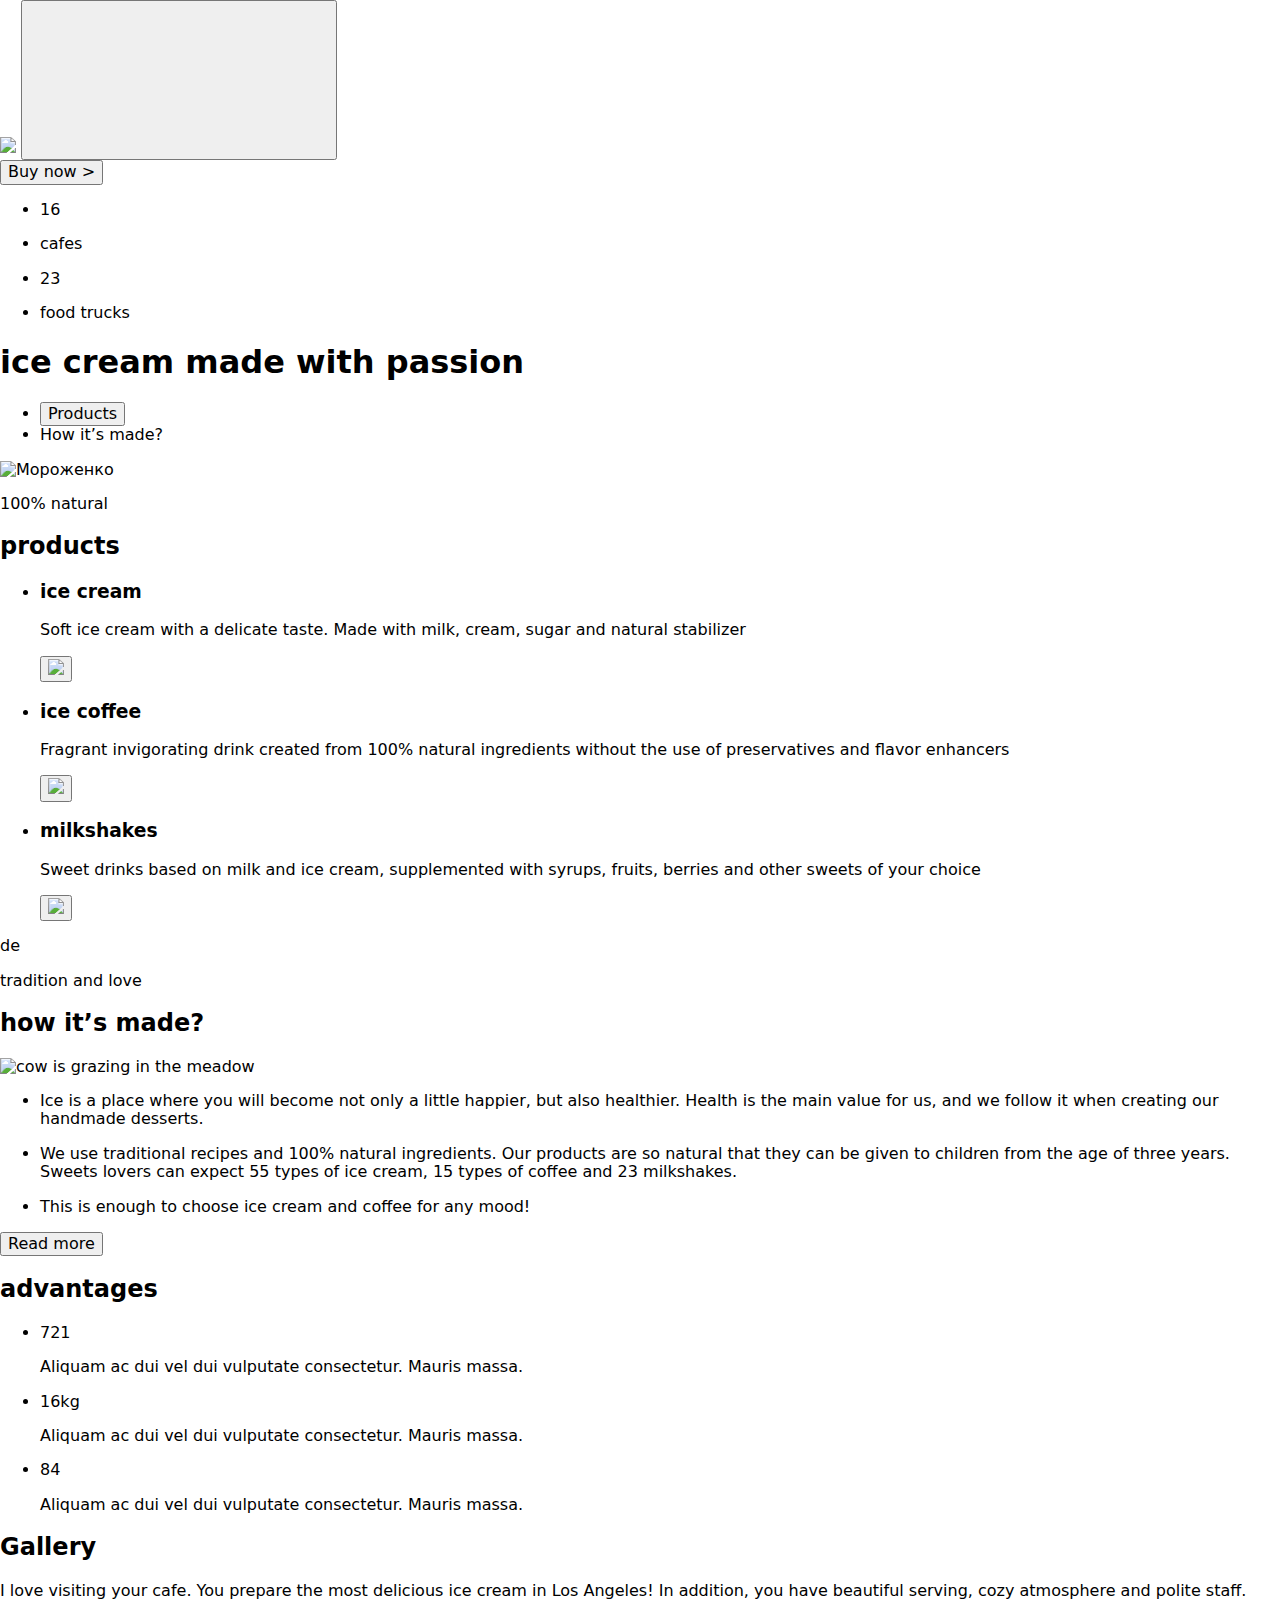
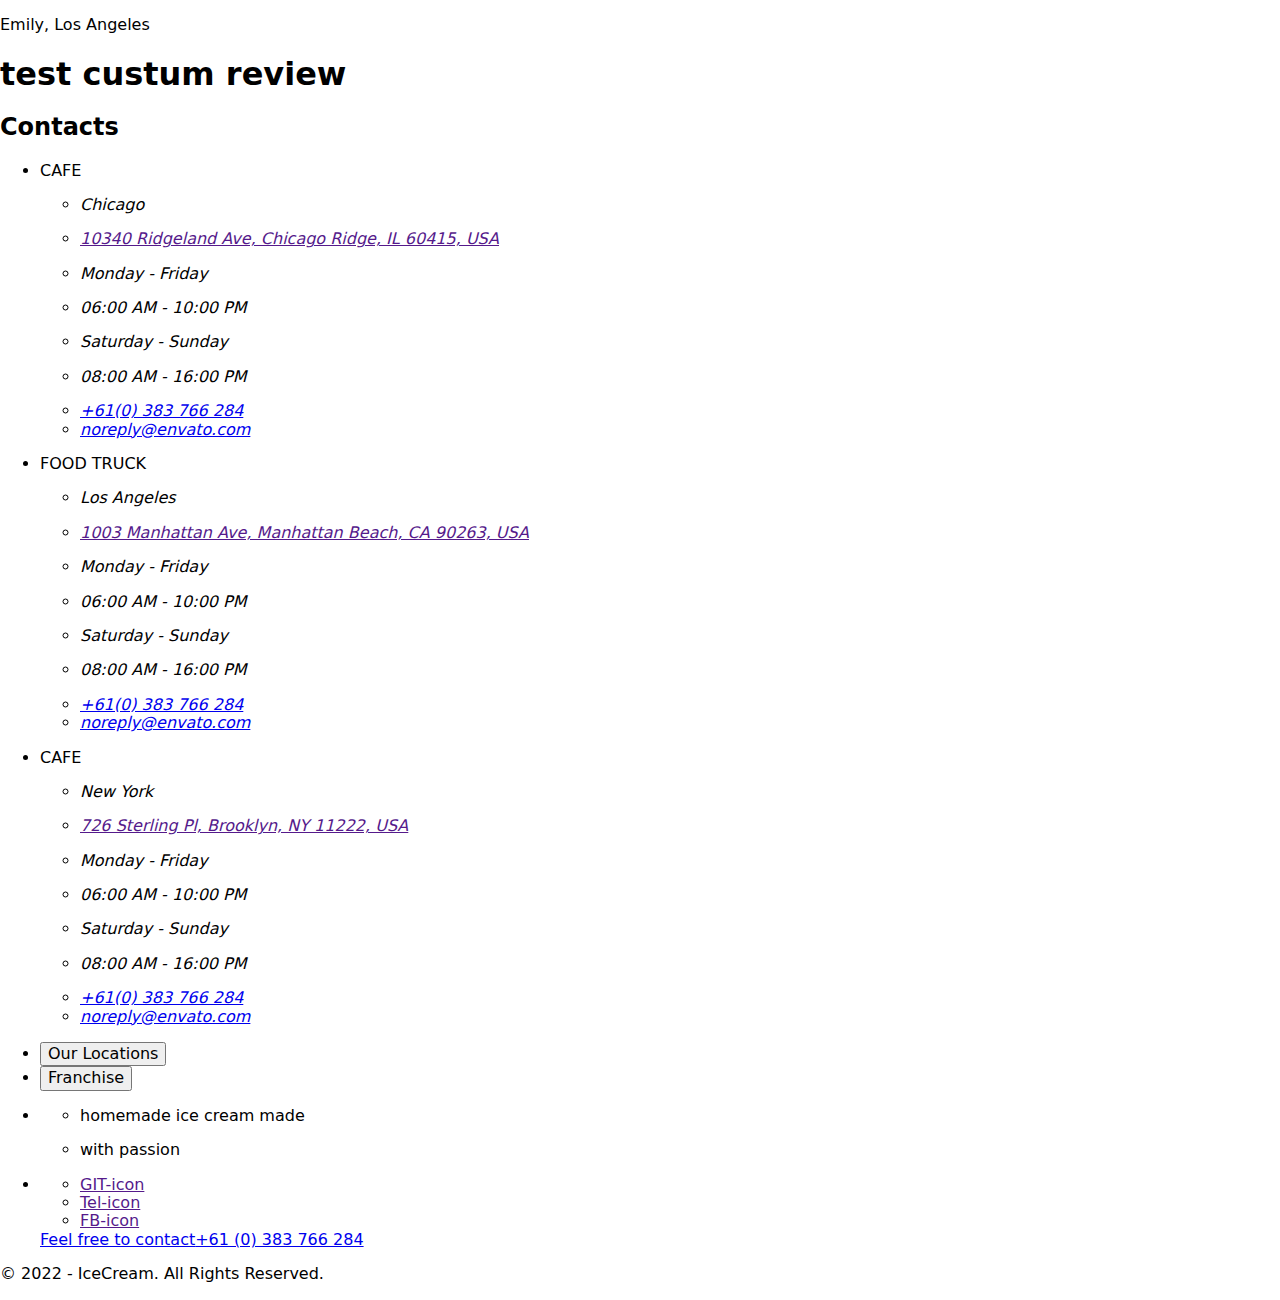
==== index.html @ f53e3f2d "Deploying to gh-pages from @ GitGoIT/team_project18@1cadd4c0e7c6835a11fca22ddf67c0c8bef166c5 🚀" ====
<!DOCTYPE html><html lang="ru"><head><meta charset="utf-8"><meta name="viewport" content="width=device-width, initial-scale=1.0"><title>Page title</title><link rel="preconnect" href="https://fonts.googleapis.com"><link rel="preconnect" href="https://fonts.gstatic.com" crossorigin><link href="https://fonts.googleapis.com/css2?family=Montserrat:wght@400;500;600;700;800&family=Seymour+One&display=swap" rel="stylesheet"><link rel="stylesheet" href="https://cdnjs.cloudflare.com/ajax/libs/modern-normalize/1.0.0/modern-normalize.min.css"><link rel="stylesheet" href="/team_project/index.6ad74ede.css"><script type="module" src="/team_project/index.4c32e89e.js"></script><script src="/team_project/index.45c5f06f.js" nomodule="" defer></script></head><body>   <header class="header"> <div class="container header__container"> <div class="header__mainflex">  <nav class="header__nav"> <a class="header__logo"><img src="/team_project/site-logo.f85b1b8a.svg" class="header__logo-image"></a>  <button type="button" class="header__button">  <svg class="header__button-svg" aria-label="переключатель мобильного меню"> <use href="/team_project/sprite.4ac96ab2.svg#icon-Burger"></use> </svg> </button> </nav>  <div class="sidebar"> <button type="button" class="sidebar__buy-button">Buy now ></button> <ul class="sidebar__items"> <li class="sidebar__item"><p class="sidebar__number">16</p></li> <li class="sidebar__item"><p class="sidebar__text">cafes</p></li> <li class="sidebar__item"><p class="sidebar__number">23</p></li> <li class="sidebar__item"><p class="sidebar__text">food trucks</p></li> </ul> </div> </div>  <div class="title-container"> <h1 class="header__title">ice cream made with <span class="header__title-span">passion</span></h1> </div> <ul class="heder-links"> <li class="heder-links__item"><button>Products</button></li> <li class="heder-links__item"><a class="heder-links__link">How it’s made?</a></li> </ul> <picture class="header__ice-img"> <source srcset="/team_project/ice.8293006b.png" media="(max-width: 768px)"> <source srcset="/team_project/ice_tablet.ace372eb.png" media="(max-width: 1199px)"> <source srcset="/team_project/ice_desktop.839afc7e.png" media="(min-width: 1200px)"> <img src="/team_project/ice.8293006b.png" alt="Мороженко"> </picture> </div> </header> <section class="products"> <div class="container"> <p class="products__label">100% natural</p> <h2 class="products__title">products</h2> <ul class="products__list"> <li class="products__item products__item--icecream"> <h3 class="item-title">ice cream</h3> <p class="item-description">Soft ice cream with a delicate taste. Made with milk, cream, sugar and natural stabilizer</p> <button class="btn btn--arrow btn--bg-green products__description"> <img src="/team_project/arrow-png.863a9346.png"> </button> </li> <li class="products__item products__item--icecoffee"> <h3 class="item-title">ice coffee</h3> <p class="item-description">Fragrant invigorating drink created from 100% natural ingredients without the use of preservatives and flavor enhancers</p> <button class="btn btn--arrow btn--bg-yellow products__description"> <img src="/team_project/arrow-png.863a9346.png"> </button> </li> <li class="products__item products__item--milkshakes"> <h3 class="item-title">milkshakes</h3> <p class="item-description">Sweet drinks based on milk and ice cream, supplemented with syrups, fruits, berries and other sweets of your choice</p> <button class="btn btn--arrow btn--bg-brown products__description"> <img src="/team_project/arrow-png.863a9346.png"> </button> </li> </ul> </div> </section> de <section class="about"> <div class="container"> <p class="about__lable">tradition and love</p> <h2 class="about__title">how it’s made?</h2> <div class="about__container"> <div class="about__frame"> <picture class="about__img"> <source srcset="/team_project/cow-490png.9fc0d058.png 1x, /team_project/cow-490@2xpng.cb64831d.png 2x" media="(min-width: 1200px)"> <source srcset="/team_project/cow-330png.5650978a.png 1x, /team_project/cow-330@2xpng.5182b348.png 2x" media="(min-width: 768px)"> <source srcset="/team_project/cow-278png.80bdec46.png 1x, /team_project/cow-278@2xpng.08251af1.png 2x" media="(max-width: 767px"> <img src="/team_project/cow-278png.80bdec46.png" alt="cow is grazing in the meadow"> </picture> </div> <div class="about__container-description"> <ul class="about__description-list list"> <li class="about__description-item"><p class="about__description">Ice is a place where you will become not only a little happier, but also healthier. Health is the main value for us, and we follow it when creating our handmade desserts.</p></li> <li class="about__description-item"><p class="about__description">We use traditional recipes and 100% natural ingredients. Our products are so natural that they can be given to children from the age of three years. Sweets lovers can expect 55 types of ice cream, 15 types of coffee and 23 milkshakes.</p></li> <li class="about__description-item"><p class="about__description">This is enough to choose ice cream and coffee for any mood!</p></li> </ul> <button type="button" class="about__btn">Read more</button> </div> </div> </div> </section>  <section class="advantages"> <div class="container"> <h2 class="hidden">advantages</h2> <ul class="advantages__list list"> <li class="advantages__item"> <p class="advantages__text-cow">721</p> <p class="advantages__description">Aliquam ac dui vel dui vulputate consectetur. Mauris massa.</p> </li> <li class="advantages__item"> <p class="advantages__text-weight">16kg</p> <p class="advantages__description">Aliquam ac dui vel dui vulputate consectetur. Mauris massa.</p> </li> <li class="advantages__item"> <p class="advantages__text-icecream">84</p> <p class="advantages__description">Aliquam ac dui vel dui vulputate consectetur. Mauris massa.</p> </li> </ul> </div> </section>  <section class="gallery section"> <div class="container gallery__container"> <h2 class="gallery-title hidden">Gallery</h2>      <div class="gallery__comments"> <p class="gallery__text">I love visiting your cafe. You prepare the most delicious ice cream in Los Angeles! In addition, you have beautiful serving, cozy atmosphere and polite staff. </p> </div>  <p class="gallery__text-name">Emily, Los Angeles</p>  <div class="gallery__cicles"> <div class="gallery__cicles--green"></div> <div class="gallery__cicles--grey"></div> <div class="gallery__cicles--grey"></div> </div> </div> </section> <h1>test custum review</h1> <section> <div> <h2>Contacts</h2> <ul>  <li> <div> <p>CAFE</p> <address> <ul> <li> <p>Chicago</p> </li> <li> <a href="">10340 Ridgeland Ave, Chicago Ridge, IL 60415, USA</a> </li> </ul> <ul> <li> <p>Monday - Friday</p> </li> <li> <p>06:00 AM - 10:00 PM</p> </li> <li> <p>Saturday - Sunday</p> </li> <li> <p>08:00 AM - 16:00 PM</p> </li> </ul> <ul> <li> <a href="tel:+610383766284">+61(0) 383 766 284</a> </li> <li> <a href="mailto:noreply@envato.com">noreply@envato.com</a> </li> </ul> </address> </div> </li>  <li> <div> <p>FOOD TRUCK</p> <address> <ul> <li> <p>Los Angeles</p> </li> <li> <a href="">1003 Manhattan Ave, Manhattan Beach, CA 90263, USA</a> </li> </ul> <ul> <li> <p>Monday - Friday</p> </li> <li> <p>06:00 AM - 10:00 PM</p> </li> <li> <p>Saturday - Sunday</p> </li> <li> <p>08:00 AM - 16:00 PM</p> </li> </ul> <ul> <li> <a href="tel:+610383766284">+61(0) 383 766 284</a> </li> <li> <a href="mailto:noreply@envato.com">noreply@envato.com</a> </li> </ul> </address> </div> </li>  <li> <div> <p>CAFE</p> <address> <ul> <li> <p>New York</p> </li> <li> <a href="">726 Sterling Pl, Brooklyn, NY 11222, USA</a> </li> </ul> <ul> <li> <p>Monday - Friday</p> </li> <li> <p>06:00 AM - 10:00 PM</p> </li> <li> <p>Saturday - Sunday</p> </li> <li> <p>08:00 AM - 16:00 PM</p> </li> </ul> <ul> <li> <a href="tel:+610383766284">+61(0) 383 766 284</a> </li> <li> <a href="mailto:noreply@envato.com">noreply@envato.com</a> </li> </ul> </address> </div> </li> </ul> </div> <ul> <li> <button>Our Locations</button> </li> <li> <button>Franchise</button> </li> </ul> </section> <footer> <div> <ul> <li> <div> <ul> <li> <p>homemade ice cream made</p> </li> <li> <p>with passion</p> </li> </ul> </div> </li> <li> <div> <ul> <li> <a href="">GIT-icon</a> </li> <li> <a href="">Tel-icon</a> </li> <li> <a href="">FB-icon</a> </li> </ul> <a href="tel:+610383766284"><span>Feel free to contact</span>+61 (0) 383 766 284</a> </div> </li> </ul> </div> <p>© 2022 - IceCream. All Rights Reserved.</p> </footer> </body></html>
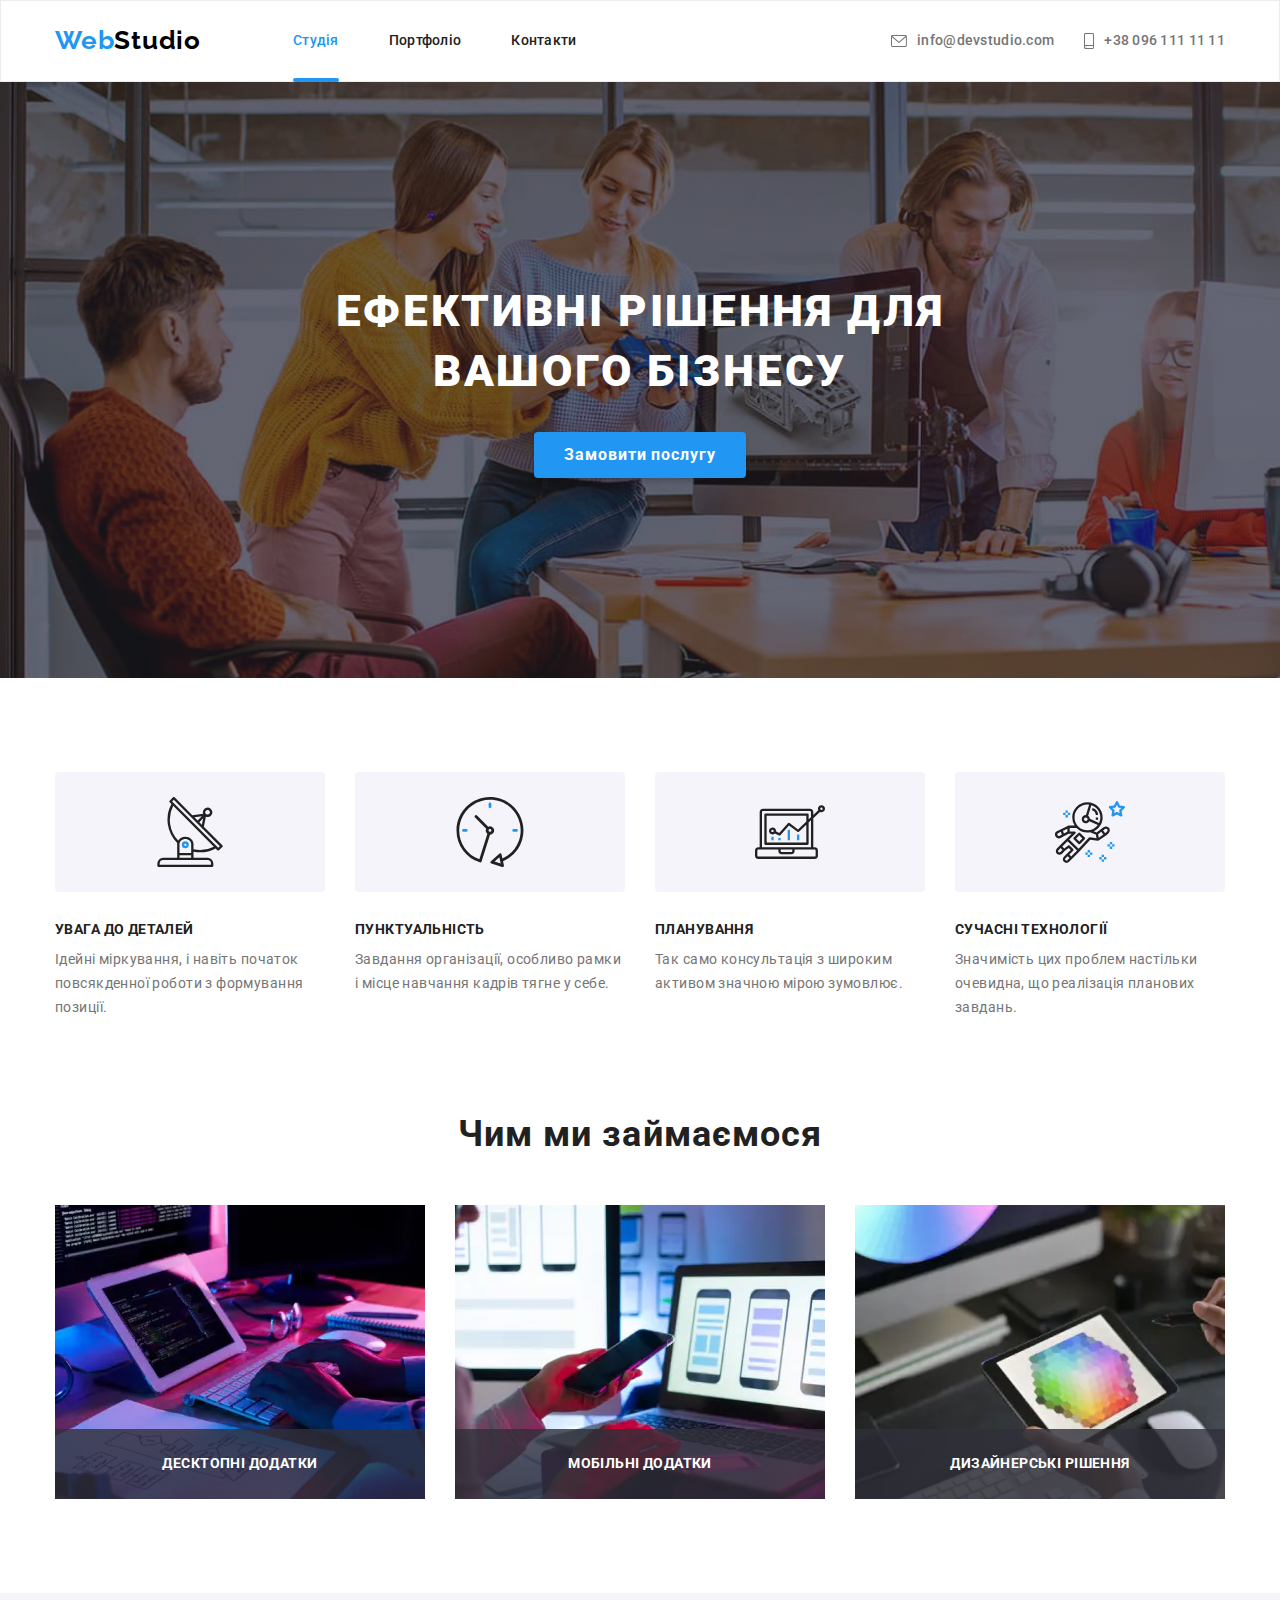
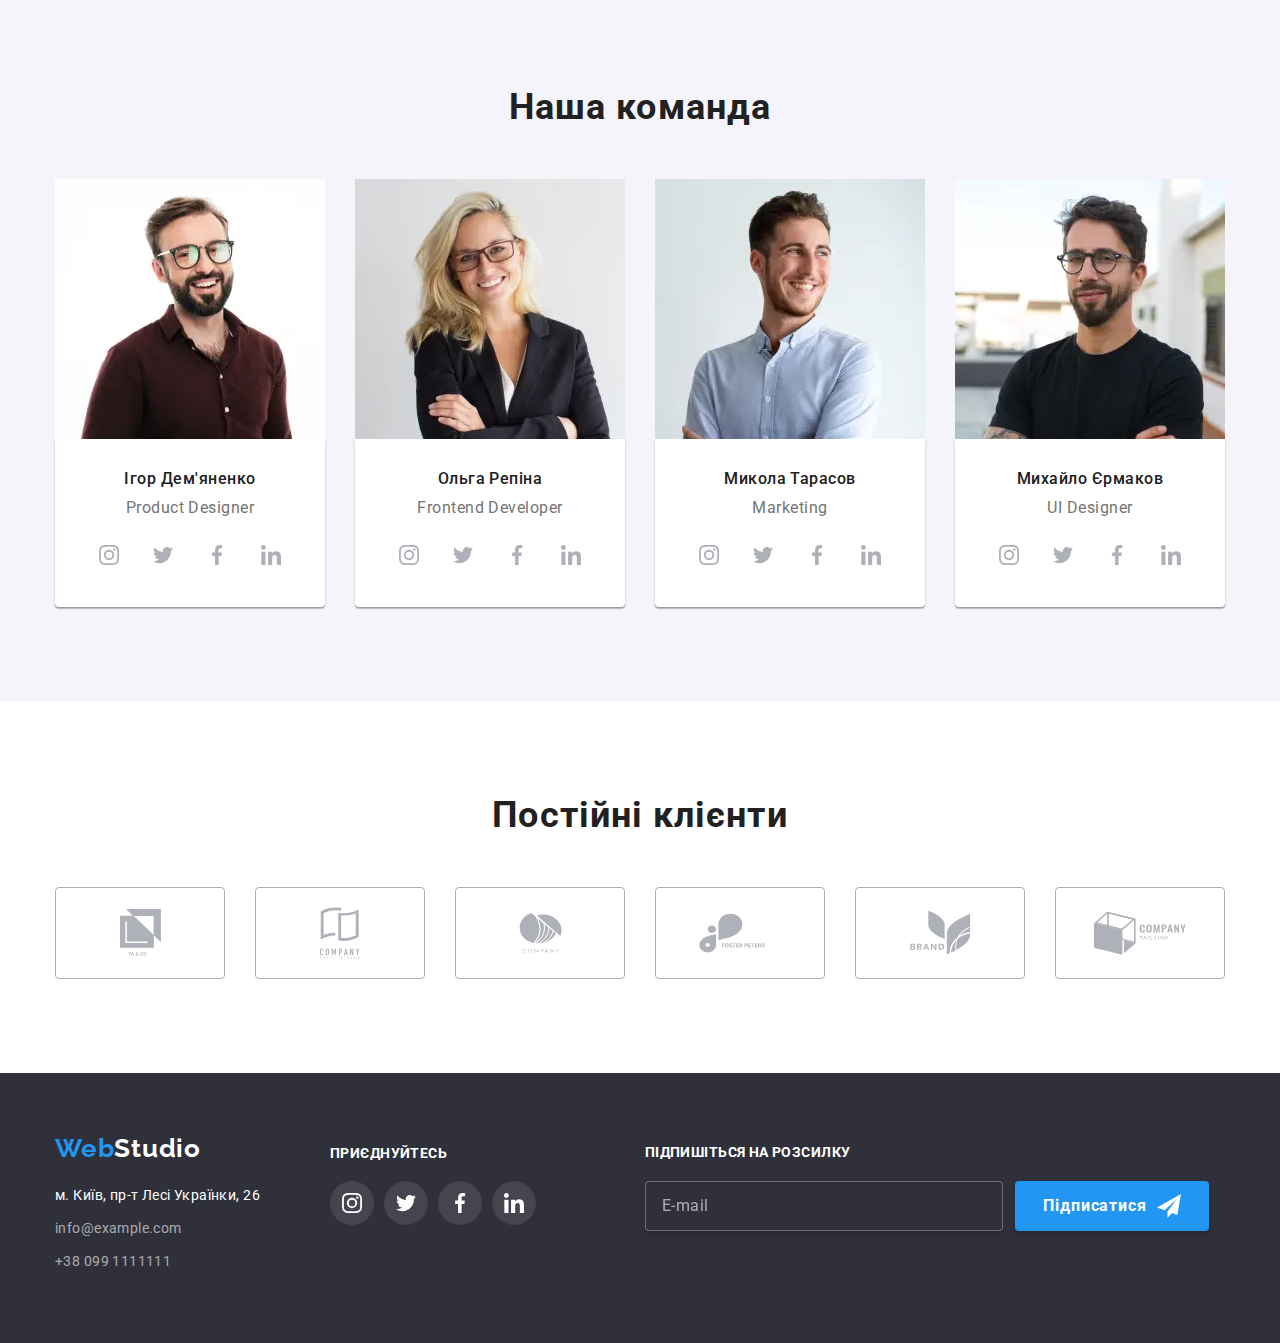
==== commit 397d80f0: "commit2" ====
--- a/index.html
+++ b/index.html
@@ -1 +1,571 @@
-<!DOCTYPE html><html lang="ru"><head><meta charset="utf-8"><meta name="viewport" content="width=device-width, initial-scale=1.0"><title>Page title</title><link rel="preconnect" href="https://fonts.googleapis.com"><link rel="preconnect" href="https://fonts.gstatic.com" crossorigin><link href="https://fonts.googleapis.com/css2?family=Montserrat:wght@400;500;600;700;800&family=Seymour+One&display=swap" rel="stylesheet"><link rel="stylesheet" href="https://cdnjs.cloudflare.com/ajax/libs/modern-normalize/1.0.0/modern-normalize.min.css"><link rel="stylesheet" href="/team_project/index.6ad74ede.css"><script type="module" src="/team_project/index.4c32e89e.js"></script><script src="/team_project/index.45c5f06f.js" nomodule="" defer></script></head><body>   <header class="header"> <div class="container header__container"> <div class="header__mainflex">  <nav class="header__nav"> <a class="header__logo"><img src="/team_project/site-logo.f85b1b8a.svg" class="header__logo-image"></a>  <button type="button" class="header__button">  <svg class="header__button-svg" aria-label="переключатель мобильного меню"> <use href="/team_project/sprite.4ac96ab2.svg#icon-Burger"></use> </svg> </button> </nav>  <div class="sidebar"> <button type="button" class="sidebar__buy-button">Buy now ></button> <ul class="sidebar__items"> <li class="sidebar__item"><p class="sidebar__number">16</p></li> <li class="sidebar__item"><p class="sidebar__text">cafes</p></li> <li class="sidebar__item"><p class="sidebar__number">23</p></li> <li class="sidebar__item"><p class="sidebar__text">food trucks</p></li> </ul> </div> </div>  <div class="title-container"> <h1 class="header__title">ice cream made with <span class="header__title-span">passion</span></h1> </div> <ul class="heder-links"> <li class="heder-links__item"><button>Products</button></li> <li class="heder-links__item"><a class="heder-links__link">How it’s made?</a></li> </ul> <picture class="header__ice-img"> <source srcset="/team_project/ice.8293006b.png" media="(max-width: 768px)"> <source srcset="/team_project/ice_tablet.ace372eb.png" media="(max-width: 1199px)"> <source srcset="/team_project/ice_desktop.839afc7e.png" media="(min-width: 1200px)"> <img src="/team_project/ice.8293006b.png" alt="Мороженко"> </picture> </div> </header> <section class="products"> <div class="container"> <p class="products__label">100% natural</p> <h2 class="products__title">products</h2> <ul class="products__list"> <li class="products__item products__item--icecream"> <h3 class="item-title">ice cream</h3> <p class="item-description">Soft ice cream with a delicate taste. Made with milk, cream, sugar and natural stabilizer</p> <button class="btn btn--arrow btn--bg-green products__description"> <img src="/team_project/arrow-png.863a9346.png"> </button> </li> <li class="products__item products__item--icecoffee"> <h3 class="item-title">ice coffee</h3> <p class="item-description">Fragrant invigorating drink created from 100% natural ingredients without the use of preservatives and flavor enhancers</p> <button class="btn btn--arrow btn--bg-yellow products__description"> <img src="/team_project/arrow-png.863a9346.png"> </button> </li> <li class="products__item products__item--milkshakes"> <h3 class="item-title">milkshakes</h3> <p class="item-description">Sweet drinks based on milk and ice cream, supplemented with syrups, fruits, berries and other sweets of your choice</p> <button class="btn btn--arrow btn--bg-brown products__description"> <img src="/team_project/arrow-png.863a9346.png"> </button> </li> </ul> </div> </section> de <section class="about"> <div class="container"> <p class="about__lable">tradition and love</p> <h2 class="about__title">how it’s made?</h2> <div class="about__container"> <div class="about__frame"> <picture class="about__img"> <source srcset="/team_project/cow-490png.9fc0d058.png 1x, /team_project/cow-490@2xpng.cb64831d.png 2x" media="(min-width: 1200px)"> <source srcset="/team_project/cow-330png.5650978a.png 1x, /team_project/cow-330@2xpng.5182b348.png 2x" media="(min-width: 768px)"> <source srcset="/team_project/cow-278png.80bdec46.png 1x, /team_project/cow-278@2xpng.08251af1.png 2x" media="(max-width: 767px"> <img src="/team_project/cow-278png.80bdec46.png" alt="cow is grazing in the meadow"> </picture> </div> <div class="about__container-description"> <ul class="about__description-list list"> <li class="about__description-item"><p class="about__description">Ice is a place where you will become not only a little happier, but also healthier. Health is the main value for us, and we follow it when creating our handmade desserts.</p></li> <li class="about__description-item"><p class="about__description">We use traditional recipes and 100% natural ingredients. Our products are so natural that they can be given to children from the age of three years. Sweets lovers can expect 55 types of ice cream, 15 types of coffee and 23 milkshakes.</p></li> <li class="about__description-item"><p class="about__description">This is enough to choose ice cream and coffee for any mood!</p></li> </ul> <button type="button" class="about__btn">Read more</button> </div> </div> </div> </section>  <section class="advantages"> <div class="container"> <h2 class="hidden">advantages</h2> <ul class="advantages__list list"> <li class="advantages__item"> <p class="advantages__text-cow">721</p> <p class="advantages__description">Aliquam ac dui vel dui vulputate consectetur. Mauris massa.</p> </li> <li class="advantages__item"> <p class="advantages__text-weight">16kg</p> <p class="advantages__description">Aliquam ac dui vel dui vulputate consectetur. Mauris massa.</p> </li> <li class="advantages__item"> <p class="advantages__text-icecream">84</p> <p class="advantages__description">Aliquam ac dui vel dui vulputate consectetur. Mauris massa.</p> </li> </ul> </div> </section>  <section class="gallery section"> <div class="container gallery__container"> <h2 class="gallery-title hidden">Gallery</h2>      <div class="gallery__comments"> <p class="gallery__text">I love visiting your cafe. You prepare the most delicious ice cream in Los Angeles! In addition, you have beautiful serving, cozy atmosphere and polite staff. </p> </div>  <p class="gallery__text-name">Emily, Los Angeles</p>  <div class="gallery__cicles"> <div class="gallery__cicles--green"></div> <div class="gallery__cicles--grey"></div> <div class="gallery__cicles--grey"></div> </div> </div> </section> <h1>test custum review</h1> <section> <div> <h2>Contacts</h2> <ul>  <li> <div> <p>CAFE</p> <address> <ul> <li> <p>Chicago</p> </li> <li> <a href="">10340 Ridgeland Ave, Chicago Ridge, IL 60415, USA</a> </li> </ul> <ul> <li> <p>Monday - Friday</p> </li> <li> <p>06:00 AM - 10:00 PM</p> </li> <li> <p>Saturday - Sunday</p> </li> <li> <p>08:00 AM - 16:00 PM</p> </li> </ul> <ul> <li> <a href="tel:+610383766284">+61(0) 383 766 284</a> </li> <li> <a href="mailto:noreply@envato.com">noreply@envato.com</a> </li> </ul> </address> </div> </li>  <li> <div> <p>FOOD TRUCK</p> <address> <ul> <li> <p>Los Angeles</p> </li> <li> <a href="">1003 Manhattan Ave, Manhattan Beach, CA 90263, USA</a> </li> </ul> <ul> <li> <p>Monday - Friday</p> </li> <li> <p>06:00 AM - 10:00 PM</p> </li> <li> <p>Saturday - Sunday</p> </li> <li> <p>08:00 AM - 16:00 PM</p> </li> </ul> <ul> <li> <a href="tel:+610383766284">+61(0) 383 766 284</a> </li> <li> <a href="mailto:noreply@envato.com">noreply@envato.com</a> </li> </ul> </address> </div> </li>  <li> <div> <p>CAFE</p> <address> <ul> <li> <p>New York</p> </li> <li> <a href="">726 Sterling Pl, Brooklyn, NY 11222, USA</a> </li> </ul> <ul> <li> <p>Monday - Friday</p> </li> <li> <p>06:00 AM - 10:00 PM</p> </li> <li> <p>Saturday - Sunday</p> </li> <li> <p>08:00 AM - 16:00 PM</p> </li> </ul> <ul> <li> <a href="tel:+610383766284">+61(0) 383 766 284</a> </li> <li> <a href="mailto:noreply@envato.com">noreply@envato.com</a> </li> </ul> </address> </div> </li> </ul> </div> <ul> <li> <button>Our Locations</button> </li> <li> <button>Franchise</button> </li> </ul> </section> <footer> <div> <ul> <li> <div> <ul> <li> <p>homemade ice cream made</p> </li> <li> <p>with passion</p> </li> </ul> </div> </li> <li> <div> <ul> <li> <a href="">GIT-icon</a> </li> <li> <a href="">Tel-icon</a> </li> <li> <a href="">FB-icon</a> </li> </ul> <a href="tel:+610383766284"><span>Feel free to contact</span>+61 (0) 383 766 284</a> </div> </li> </ul> </div> <p>© 2022 - IceCream. All Rights Reserved.</p> </footer> </body></html>+<!DOCTYPE html>
+<html lang="uk">
+<head>
+    <meta charset="UTF-8">
+    <meta http-equiv="X-UA-Compatible" content="IE=edge">
+    <meta name="viewport" content="width=device-width, initial-scale=1.0">
+    <title>Ефективні рішення для вашого бізнесу</title>
+    <link rel="preconnect" href="https://fonts.googleapis.com">
+    <link rel="preconnect" href="https://fonts.gstatic.com" crossorigin>
+    <link href="https://fonts.googleapis.com/css2?family=Raleway:wght@700&family=Roboto:wght@400;500;700;900&display=swap"
+        rel="stylesheet">
+    <link rel="stylesheet" href="https://cdn.jsdelivr.net/npm/modern-normalize@1.1.0/modern-normalize.min.css">
+    <link rel="stylesheet" href="css/main.min.css">
+</head>
+<body>
+    <!--HEADER-->
+    <header class="header-section">
+    <div class="container header-container">
+        <nav class="header-nav">
+            <a class="logo header-logo" href="index.html"><span class="logo-span">Web</span>Studio</a>
+            <ul class="list header-menu">
+                <li class="header-menu__item">
+                    <a class="header-menu__link current link" href="index.html">Студія</a>
+                </li>
+                <li class="header-menu__item">
+                    <a class="header-menu__link link" href="portfolio.html">Портфоліо</a>
+                </li>
+                <li class="header-menu__item">
+                    <a class="header-menu__link link" href="">Контакти</a>
+                </li>
+            </ul>
+        </nav>
+        <button type="button" class="mobile-menu__open-btn js-open-menu">
+            <svg class="mobile-menu__open-icon" width="40" height="40">
+                <use href="./images/sprite.svg#icon-menu"></use>
+            </svg>
+        </button>
+        <ul class="list header-contact">
+            <li>
+                <a class="header-contact__link-mail link" href="mailto:info@devstudio.com"><svg class="header-contact__icon-mail" width="16" height="12">
+                    <use href="./images/sprite.svg#icon-mail"></use>
+                </svg>info@devstudio.com</a>
+            </li>
+            <li>
+                <a class="header-contact__link-phone link" href="tel:+380961111111"><svg class="header-contact__icon-phone" width="10" height="16">
+                    <use href="./images/sprite.svg#icon-smartphone"></use>
+                </svg>+38 096 111 11 11</a>
+            </li>
+        </ul>
+    </div> 
+    <!--MOBILE MENU WINDOW-->
+    <div class="mobile-menu js-menu-container">
+        <div class="container mobile-menu__container">
+        <button type="button" class="mobile-menu__close-btn js-close-menu">
+            <svg class="mobile-menu__close-icon" width="40" height="40">
+                <use href="./images/sprite.svg#icon-close-modal"></use>
+            </svg>
+        </button>
+        <div class="mobile-menu__between-position">
+        <nav>
+        <ul class="list mobile-menu__list-nav">
+            <li class="mobile-menu__item-nav">
+                <a class="link mobile-menu__link-nav" href="index.html">Студія</a>
+            </li>
+            <li class="mobile-menu__item-nav">
+                <a class="link mobile-menu__link-nav" href="portfolio.html">Портфоліо</a>
+            </li>
+            <li class="mobile-menu__item-nav">
+                <a class="link mobile-menu__link-nav" href="">Контакти</a>
+            </li>
+        </ul>
+        </nav>  
+        <div class="mobile-menu__contact-social">
+            <ul class="list mobile-menu__list-contact">
+                <li class="mobile-menu__item-contact">
+                   <a class="link mobile-menu__link-phone" href="tel:+380961111111">+38 096 111 11 11</a>
+                </li>
+                <li class="mobile-menu__item-contact">
+                   <a class="link mobile-menu__link-mail" href="mailto:info@devstudio.com">info@devstudio.com</a>
+                </li>
+            </ul>
+            <ul class="list mobile-menu__list-social">
+                <li class="mobile-menu__item-social">
+                   <a class="link mobile-menu__link-social" href="">Instagram</a>
+                </li>
+                <li class="mobile-menu__item-social">
+                   <a class="link mobile-menu__link-social" href="">Twitter</a>
+                </li>
+                <li class="mobile-menu__item-social">
+                   <a class="link mobile-menu__link-social" href="">Facebook</a>
+                </li>
+                <li class="mobile-menu__item-social">
+                   <a class="link mobile-menu__link-social" href="">LinkedIn</a>
+                </li>
+            </ul>
+        </div>
+        </div>
+        </div>
+    </div>
+    </header>
+    <main>
+        <!--HERO-->
+        <section class="hero-section">
+            <div class="container">
+                <h1 class="hero-title">Ефективні рішення для вашого бізнесу</h1>
+                <button  type="button" class="modal-button" data-modal-open>Замовити послугу</button>
+            </div>
+        </section>
+        <!--OUR ADVANTAGES-->
+        <section class="section">
+            <div class="container advantages">
+                <h2 hidden>Наші переваги</h2>
+                <ul class="list advantages__list">
+                    <li class="advantages__item">
+                        <div class="advantages__box">
+                            <svg class="advantages__icon" width="70" height="70">
+                            <use href="./images/sprite.svg#icon-antenna"></use>
+                        </svg>
+                        </div>
+                        <h3 class="advantages__title">Увага до деталей</h3>
+                        <p class="advantages__text">Ідейні міркування, і навіть початок повсякденної роботи з формування позиції.</p>
+                    </li>
+                    <li class="advantages__item">
+                        <div class="advantages__box">
+                            <svg class="advantages__icon" width="70" height="70">
+                                <use href="./images/sprite.svg#icon-clock"></use>
+                            </svg>
+                        </div>
+                        <h3 class="advantages__title">Пунктуальність</h3>
+                        <p class="advantages__text">Завдання організації, особливо рамки і місце навчання кадрів тягне у себе.</p>
+                    </li>
+                    <li class="advantages__item">
+                        <div class="advantages__box">
+                            <svg class="advantages__icon" width="70" height="70">
+                                <use href="./images/sprite.svg#icon-diagram"></use>
+                            </svg>
+                        </div>
+                        <h3 class="advantages__title">Планування</h3>
+                        <p class="advantages__text">Так само консультація з широким активом значною мірою зумовлює.</p>
+                    </li>
+                    <li class="advantages__item">
+                        <div class="advantages__box">
+                            <svg class="advantages__icon" width="70" height="70">
+                                <use href="./images/sprite.svg#icon-astronaut"></use>
+                            </svg>
+                        </div>
+                        <h3 class="advantages__title">Сучасні технології</h3>
+                        <p class="advantages__text">Значимість цих проблем настільки очевидна, що реалізація планових завдань.</p>
+                    </li>
+                </ul>
+            </div>
+        </section>
+        <!--WHAT WE DO-->
+        <section class="section whatwedo">
+            <div class="container">
+                <h2 class="section-title">Чим ми займаємося</h2>
+                <ul class="list whatwedo__list">
+                    <li class="whatwedo__item">
+                        <div class="whatwedo__item-overlay">
+                            <picture>
+                                <source 
+                                srcset="./images/gallery/code-desktop.webp 1x, ./images/gallery/code-desktop@2x.webp 2x"
+                                media="(min-width: 1200px)"
+                                type="image/webp"
+                                />
+                                <source srcset="./images/gallery/code-desktop.jpg 1x, ./images/gallery/code-desktop@2x.jpg 2x"
+                                media="(min-width: 1200px)" 
+                                />
+                                <img src="./images/gallery/code-desktop.jpg.jpg" alt="ввод кода на планшете" width="370" height="294">
+                            </picture>
+                            <p class="whatwedo__title-overlay">Десктопні додатки</p>
+                        </div>
+                    </li>
+                    <li class="whatwedo__item">
+                        <div class="whatwedo__item-overlay">
+                            <picture>
+                            <source srcset="./images/gallery/desktop-desktop.webp 1x, ./images/gallery/desktop-desktop@2x.webp 2x"
+                                media="(min-width: 1200px)" type="image/webp" />
+                            <source srcset="./images/gallery/desktop-desktop.jpg 1x, ./images/gallery/desktop-desktop@2x.jpg 2x"
+                                media="(min-width: 1200px)" />
+                            <img src="./images/gallery/desktop-desktop.jpg" alt="десктоп на ноутбуке" width="370" height="294">
+                        </picture> 
+                            <p class="whatwedo__title-overlay">Мобільні додатки</p>
+                        </div>               
+                    </li>
+                    <li class="whatwedo__item">
+                        <div class="whatwedo__item-overlay">
+                            <picture>
+                                <source srcset="./images/gallery/color-desktop.webp 1x, ./images/gallery/color-desktop@2x.webp 2x"
+                                    media="(min-width: 1200px)" type="image/webp" />
+                                <source srcset="./images/gallery/color-desktop.jpg 1x, ./images/gallery/color-desktop@2x.jpg 2x"
+                                    media="(min-width: 1200px)" />
+                                <img src="./images/gallery/color-desktop.jpg" alt="выбор цвета на планшете" width="370" height="294">
+                            </picture>
+                            <p class="whatwedo__title-overlay">Дизайнерські рішення</p>
+                        </div>                    
+                    </li>
+                </ul>
+            </div>
+        </section>
+        <!--OUR TEAM-->
+        <section class="section employee-card">
+            <div class="container">
+                <h2 class="section-title">Наша команда</h2>
+                <ul class="list employee-card__list">
+                    <li class="employee-card__item">
+                        <picture>
+                            <source srcset="./images/employees/demyanenko-desktop.webp 1x, ./images/employees/demyanenko-desktop@2x.webp 2x"
+                                media="(min-width: 1200px)" type="image/webp" />
+                            <source srcset="./images/employees/demyanenko-desktop.jpg 1x, ./images/employees/demyanenko-desktop@2x.jpg 2x"
+                                media="(min-width: 1200px)" />
+                            <source srcset="./images/employees/demyanenko-tablet.webp 1x, ./images/employees/demyanenko-tablet@2x.webp 2x"
+                                media="(min-width: 768px)" type="image/webp" />
+                            <source srcset="./images/employees/demyanenko-tablet.jpg 1x, ./images/employees/demyanenko-tablet@2x.jpg 2x"
+                                media="(min-width: 768px)" />
+                            <source srcset="./images/employees/demyanenko-mobile.webp 1x, ./images/employees/demyanenko-mobile@2x.webp 2x"
+                                media="(max-width: 767px)" type="image/webp" />
+                            <source srcset="./images/employees/demyanenko-mobile.jpg 1x, ./images/employees/demyanenko-mobile@2x.jpg 2x"
+                                media="(max-width: 767px)" />
+                            <img src="./images/employees/demyanenko-mobile.jpg" alt="Лицо сотрудника анфас">
+                        </picture>
+                        <div class="employee-card__item-content">
+                            <h3 class="employee-card__title-name">Ігор Дем'яненко</h3>
+                            <p lang="en" class="employee-card__position">Product Designer</p>
+                            <ul class="list employee-card__social-list">
+                                <li>
+                                    <a href="" class="employee-card__social-link">
+                                        <svg class="employee-card__social-icon" width="20" height="20">
+                                            <use href="./images/sprite.svg#icon-instagram"></use>
+                                        </svg>
+                                    </a> 
+                                </li>
+                                <li>
+                                    <a href="" class="employee-card__social-link">
+                                        <svg class="employee-card__social-icon" width="20" height="20">
+                                            <use href="./images/sprite.svg#icon-twitter"></use>
+                                        </svg>
+                                    </a>
+                                </li>
+                                <li>
+                                    <a href="" class="employee-card__social-link">
+                                        <svg class="employee-card__social-icon" width="20" height="20">
+                                            <use href="./images/sprite.svg#icon-facebook"></use>
+                                        </svg>
+                                    </a>
+                                </li>
+                                <li>
+                                    <a href="" class="employee-card__social-link">
+                                        <svg class="employee-card__social-icon" width="20" height="20">
+                                            <use href="./images/sprite.svg#icon-linkedin"></use>
+                                        </svg>
+                                    </a>
+                                </li>
+                            </ul>
+                        </div>
+                    </li>
+                    <li class="employee-card__item">
+                        <picture>
+                            <source srcset="./images/employees/repina-desktop.webp 1x, ./images/employees/repina-desktop@2x.webp 2x"
+                                media="(min-width: 1200px)" type="image/webp" />
+                            <source srcset="./images/employees/repina-desktop.jpg 1x, ./images/employees/repina-desktop@2x.jpg 2x"
+                                media="(min-width: 1200px)" />
+                            <source srcset="./images/employees/repina-tablet.webp 1x, ./images/employees/repina-tablet@2x.webp 2x"
+                                media="(min-width: 768px)" type="image/webp" />
+                            <source srcset="./images/employees/repina-tablet.jpg 1x, ./images/employees/repina-tablet@2x.jpg 2x"
+                                media="(min-width: 768px)" />
+                            <source srcset="./images/employees/repina-mobile.webp 1x, ./images/employees/repina-mobile@2x.webp 2x"
+                                media="(max-width: 767px)" type="image/webp" />
+                            <source srcset="./images/employees/repina-mobile.jpg 1x, ./images/employees/repina-mobile@2x.jpg 2x"
+                                media="(max-width: 767px)" />
+                            <img src="./images/employees/repina-mobile.jpg" alt="Лицо сотрудника анфас">
+                        </picture>
+                        <div class="employee-card__item-content">
+                            <h3 class="employee-card__title-name">Ольга Репіна</h3>
+                            <p lang="en" class="employee-card__position">Frontend Developer</p>
+                            <ul class="list employee-card__social-list">
+                                <li>
+                                    <a href="" class="employee-card__social-link">
+                                        <svg class="employee-card__social-icon" width="20" height="20">
+                                            <use href="./images/sprite.svg#icon-instagram"></use>
+                                        </svg>
+                                    </a>
+                                </li>
+                                <li>
+                                    <a href="" class="employee-card__social-link">
+                                        <svg class="employee-card__social-icon" width="20" height="20">
+                                            <use href="./images/sprite.svg#icon-twitter"></use>
+                                        </svg>
+                                    </a>
+                                </li>
+                                <li>
+                                    <a href="" class="employee-card__social-link">
+                                        <svg class="employee-card__social-icon" width="20" height="20">
+                                            <use href="./images/sprite.svg#icon-facebook"></use>
+                                        </svg>
+                                    </a>
+                                </li>
+                                <li>
+                                    <a href="" class="employee-card__social-link">
+                                        <svg class="employee-card__social-icon" width="20" height="20">
+                                            <use href="./images/sprite.svg#icon-linkedin"></use>
+                                        </svg>
+                                    </a>
+                                </li>
+                            </ul>
+                        </div>
+                    </li>
+                    <li class="employee-card__item">
+                        <picture>
+                            <source srcset="./images/employees/tarasov-desktop.webp 1x, ./images/employees/tarasov-desktop@2x.webp 2x"
+                                media="(min-width: 1200px)" type="image/webp" />
+                            <source srcset="./images/employees/tarasov-desktop.jpg 1x, ./images/employees/tarasov-desktop@2x.jpg 2x"
+                                media="(min-width: 1200px)" />
+                            <source srcset="./images/employees/tarasov-tablet.webp 1x, ./images/employees/tarasov-tablet@2x.webp 2x"
+                                media="(min-width: 768px)" type="image/webp" />
+                            <source srcset="./images/employees/tarasov-tablet.jpg 1x, ./images/employees/tarasov-tablet@2x.jpg 2x"
+                                media="(min-width: 768px)" />
+                            <source srcset="./images/employees/tarasov-mobile.webp 1x, ./images/employees/tarasov-mobile@2x.webp 2x"
+                                media="(max-width: 767px)" type="image/webp" />
+                            <source srcset="./images/employees/tarasov-mobile.jpg 1x, ./images/employees/tarasov-mobile@2x.jpg 2x"
+                                media="(max-width: 767px)" />
+                            <img src="./images/employees/tarasov-mobile.jpg" alt="Лицо сотрудника анфас">
+                        </picture>
+                        <div class="employee-card__item-content">
+                            <h3 class="employee-card__title-name">Микола Тарасов</h3>
+                            <p lang="en" class="employee-card__position">Marketing</p>
+                            <ul class="list employee-card__social-list">
+                                <li>
+                                    <a href="" class="employee-card__social-link">
+                                        <svg class="employee-card__social-icon" width="20" height="20">
+                                            <use href="./images/sprite.svg#icon-instagram"></use>
+                                        </svg>
+                                    </a>
+                                </li>
+                                <li>
+                                    <a href="" class="employee-card__social-link">
+                                        <svg class="employee-card__social-icon" width="20" height="20">
+                                            <use href="./images/sprite.svg#icon-twitter"></use>
+                                        </svg>
+                                    </a>
+                                </li>
+                                <li>
+                                    <a href="" class="employee-card__social-link">
+                                        <svg class="employee-card__social-icon" width="20" height="20">
+                                            <use href="./images/sprite.svg#icon-facebook"></use>
+                                        </svg>
+                                    </a>
+                                </li>
+                                <li>
+                                    <a href="" class="employee-card__social-link">
+                                        <svg class="employee-card__social-icon" width="20" height="20">
+                                            <use href="./images/sprite.svg#icon-linkedin"></use>
+                                        </svg>
+                                    </a>
+                                </li>
+                            </ul>
+                        </div>
+                    </li>
+                    <li class="employee-card__item">
+                        <picture>
+                            <source srcset="./images/employees/ermakov-desktop.webp 1x, ./images/employees/ermakov-desktop@2x.webp 2x"
+                                media="(min-width: 1200px)" type="image/webp" />
+                            <source srcset="./images/employees/ermakov-desktop.jpg 1x, ./images/employees/ermakov-desktop@2x.jpg 2x"
+                                media="(min-width: 1200px)" />
+                            <source srcset="./images/employees/ermakov-tablet.webp 1x, ./images/employees/ermakov-tablet@2x.webp 2x"
+                                media="(min-width: 768px)" type="image/webp" />
+                            <source srcset="./images/employees/ermakov-tablet.jpg 1x, ./images/employees/ermakov-tablet@2x.jpg 2x"
+                                media="(min-width: 768px)" />
+                            <source srcset="./images/employees/ermakov-mobile.webp 1x, ./images/employees/ermakov-mobile@2x.webp 2x"
+                                media="(max-width: 767px)" type="image/webp" />
+                            <source srcset="./images/employees/ermakov-mobile.jpg 1x, ./images/employees/ermakov-mobile@2x.jpg 2x"
+                                media="(max-width: 767px)" />
+                            <img src="./images/employees/ermakov-mobile.jpg" alt="Лицо сотрудника анфас">
+                        </picture>
+                        <div class="employee-card__item-content">
+                            <h3 class="employee-card__title-name">Михайло Єрмаков</h3>
+                            <p lang="en" class="employee-card__position">UI Designer</p>
+                            <ul class="list employee-card__social-list">
+                                <li>
+                                    <a href="" class="employee-card__social-link">
+                                        <svg class="employee-card__social-icon" width="20" height="20">
+                                            <use href="./images/sprite.svg#icon-instagram"></use>
+                                        </svg>
+                                    </a>
+                                </li>
+                                <li>
+                                    <a href="" class="employee-card__social-link">
+                                        <svg class="employee-card__social-icon" width="20" height="20">
+                                            <use href="./images/sprite.svg#icon-twitter"></use>
+                                        </svg>
+                                    </a>
+                                </li>
+                                <li>
+                                    <a href="" class="employee-card__social-link">
+                                        <svg class="employee-card__social-icon" width="20" height="20">
+                                            <use href="./images/sprite.svg#icon-facebook"></use>
+                                        </svg>
+                                    </a>
+                                </li>
+                                <li>
+                                    <a href="" class="employee-card__social-link">
+                                        <svg class="employee-card__social-icon" width="20" height="20">
+                                            <use href="./images/sprite.svg#icon-linkedin"></use>
+                                        </svg>
+                                    </a>
+                                </li>
+                            </ul>
+                        </div>
+                    </li>
+                </ul>
+            </div>         
+        </section>
+        <!--REGULAR CUSTOMERS-->
+        <section class="section">
+            <div class="container">
+                <h2 class="section-title">Постійні клієнти</h2>
+                <ul class="list regular-customers__list">
+                    <li>
+                        <a href="http://" class="regular-customers__link"><svg class="regular-customers__icon" width="41" height="47">
+                               <use href="./images/sprite.svg#icon-company1"></use>
+                            </svg></a>
+                    </li>
+                    <li>
+                        <a href="http://" class="regular-customers__link"><svg class="regular-customers__icon" width="40" height="52">
+                                <use href="./images/sprite.svg#icon-company2"></use>
+                            </svg></a>
+                    </li>
+                    <li>
+                        <a href="http://" class="regular-customers__link"><svg class="regular-customers__icon" width="43" height="41">
+                                <use href="./images/sprite.svg#icon-company3"></use>
+                            </svg></a>
+                    </li>
+                    <li>
+                        <a href="http://" class="regular-customers__link"><svg class="regular-customers__icon" width="84" height="40">
+                                <use href="./images/sprite.svg#icon-company4"></use>
+                            </svg></a>
+                    </li>
+                    <li>
+                        <a href="http://" class="regular-customers__link"><svg class="regular-customers__icon" width="63" height="45">
+                                <use href="./images/sprite.svg#icon-company5"></use>
+                            </svg></a>
+                    </li>
+                    <li>
+                        <a href="http://" class="regular-customers__link"><svg class="regular-customers__icon" width="94" height="44">
+                                <use href="./images/sprite.svg#icon-company6"></use>
+                            </svg></a>
+                    </li>
+                </ul>
+            </div>
+        </section>
+    </main>
+    <!--FOOTER-->
+    <footer class="footer-section">
+        <div class="container footer-container">
+            <div class="contacts-container">
+                <a class="logo footer-logo" href="index.html"><span class="logo-span">Web</span>Studio</a>
+                <address>
+                    <ul class="list contacts">
+                        <li class="contacts__item">
+                            <a class="link contacts__link contacts__link_address"
+                                href="https://goo.gl/maps/pr6nZA7wFTRqB1A27" target="_blank" rel="noopener noreferrer">м.
+                                Київ, пр-т Лесі Українки, 26</a>
+                        </li>
+                        <li class="contacts__item">
+                            <a class="link contacts__link" href="mailto:info@example.com">info@example.com</a>
+                        </li>
+                        <li class="contacts__item">
+                            <a class="link contacts__link" href="tel:+380991111111">+38 099 1111111</a>
+                        </li>
+                    </ul>
+                </address>
+            </div>
+            <div class="social-container">
+                <p class="social-container-title">ПРИЄДНУЙТЕСЬ</p>
+                <ul class="list social">
+                    <li>
+                        <a href="" class="social__link">
+                            <svg class="social__icon" width="20" height="20">
+                                <use href="./images/sprite.svg#icon-instagram"></use>
+                            </svg>
+                        </a>
+                    </li>
+                    <li>
+                        <a href="" class="social__link">
+                            <svg class="social__icon" width="20" height="20">
+                                <use href="./images/sprite.svg#icon-twitter"></use>
+                            </svg>
+                        </a>
+                    </li>
+                    <li>
+                        <a href="" class="social__link">
+                            <svg class="social__icon" width="20" height="20">
+                                <use href="./images/sprite.svg#icon-facebook"></use>
+                            </svg>
+                        </a>
+                    </li>
+                    <li>
+                        <a href="" class="social__link">
+                            <svg class="social__icon" width="20" height="20">
+                                <use href="./images/sprite.svg#icon-linkedin"></use>
+                            </svg>
+                        </a>
+                    </li>
+                </ul>
+            </div>
+            <div class="sbscr-form-container">
+                <p class="sbscr-form-container-title">Підпишіться на розсилку</p>
+                <form class="sbscr-form">
+                    <label class="sbscr-form__field">
+                        <input type="email" name="user_mail_sbscr" class="sbscr-form__input" placeholder="E-mail" required
+                            autocomplete="email">
+                    </label>
+                    <button type="submit" class="sbscr-form__button">Підписатися
+                        <svg class="sbscr-form__icon" width="24" height="24">
+                            <use href="./images/sprite.svg#icon-telegram"></use>
+                        </svg>
+                    </button>
+                </form>
+            </div>
+        </div>
+    </footer>
+    <!--MODAL WINDOW-->
+    <div class="backdrop is-hidden" data-modal>
+        <div class="modal">
+            <button type="button" class="modal__close-btn" data-modal-close>
+                <svg class="modal__close-icon" width="18" height="18">
+                    <use href="./images/sprite.svg#icon-close-modal"></use>
+                </svg>
+            </button>
+            <p class="modal__title">Залиште свої дані, ми вам передзвонимо</p>
+            <form class="modal-form">
+                <label class="modal-form__field">
+                    <span class="modal-form__input-desc">Ім'я</span>
+                    <span class="modal-form__input-wrapper">
+                        <input type="text" name="user_name" class="modal-form__input" required pattern="^[a-zA-Zа-яА-Я]+" minlength="2" autocomplete="name">
+                        <svg class="modal-form__icon" width="18" height="18"><use href="./images/sprite.svg#icon-name"></use>
+                        </svg>
+                    </span>
+                </label>
+                <label class="modal-form__field">
+                    <span class="modal-form__input-desc">Телефон</span>
+                    <span class="modal-form__input-wrapper">
+                        <input type="tel" name="user_phone" class="modal-form__input" required pattern="[0-9]{3}-[0-9]{3}-[0-9]{2}-[0-9]{2}" minlength="2" title="xxx-xxx-xx-xx" autocomplete="tel">
+                        <svg class="modal-form__icon" width="18" height="18"><use href="./images/sprite.svg#icon-phone2"></use>
+                        </svg>
+                    </span>
+                </label>
+                <label class="modal-form__field">
+                    <span class="modal-form__input-desc">Пошта</span>
+                    <span class="modal-form__input-wrapper">
+                        <input type="email" name="user_mail" class="modal-form__input" required autocomplete="email">
+                        <svg class="modal-form__icon" width="18" height="18"><use href="./images/sprite.svg#icon-mail2"></use>
+                        </svg>
+                    </span>
+                </label>
+                <label class="modal-form__field">
+                    <span class="modal-form__input-desc">Коментар</span>
+                    <textarea name="user_massage" class="modal-form__massage" placeholder="Введіть текст"></textarea>
+                </label>
+                <label>
+                    <input id="user-policy" type="checkbox" name="user_policy" class="modal-form__check visually-hidden">
+                    <label for="user-policy" class="modal-form__check-desc">Погоджуюся з розсилкою та приймаю&nbsp;<a href="" class="modal-form__check-desc-link">Умови договору</a></label>
+                </label>
+                <button type="submit" class="modal-form__submit-btn">Відправити</button>
+            </form>
+        </div>
+    </div>
+    <script src="./js/mobile-menu.js"></script>
+    <script src="./js/modal.js"></script>   
+</body>
+</html>--- a/css/main.min.css
+++ b/css/main.min.css
@@ -0,0 +1 @@
+:root{--accent-color: #2196F3;--primery-font: "Roboto", sans-serif;--secondary-font: "Raleway", sans-serif;--primery-text-colour: #212121;--secondary-text-colour: #757575;--transition-dur-and-func: 250ms cubic-bezier(0.4, 0, 0.2, 1)}.visually-hidden{position:absolute;width:1px;height:1px;margin:-1px;padding:0;overflow:hidden;border:0;clip:rect(0 0 0 0)}h1,h2,h3,h4,p{margin-top:0;margin-bottom:0}ul,ol{margin-top:0;margin-bottom:0;padding-left:0}img{display:block;max-width:100%;height:auto}button{cursor:pointer}.list{list-style:none}.link{text-decoration:none}body{font-family:var(--primery-font);color:var(--primery-text-colour)}.section{padding-top:60px;padding-bottom:60px}@media screen and (min-width: 1200px){.section{padding-top:94px;padding-bottom:94px}}.container{padding-left:15px;padding-right:15px}@media screen and (min-width: 480px){.container{width:480px;margin-left:auto;margin-right:auto}}@media screen and (min-width: 768px){.container{width:768px}}@media screen and (min-width: 1200px){.container{width:1200px}}@media screen and (max-width: 767px){.mobile-menu{position:fixed;width:100%;height:100%;background-color:#fff;box-shadow:0 0 0 100vmax rgba(0,0,0,.5);top:0;left:0;z-index:1000;opacity:0;visibility:hidden;pointer-events:none;transition:opacity var(--transition-dur-and-func),visibility var(--transition-dur-and-func)}.mobile-menu.is-open{opacity:1;visibility:visible;pointer-events:auto}.mobile-menu__container{position:relative;padding-left:25px;padding-top:48px;padding-bottom:48px;height:100%}.mobile-menu__close-btn{position:absolute;top:10px;right:15px;background-color:rgba(0,0,0,0);border:none;padding:0;line-height:0}.mobile-menu__close-icon{fill:#212121}.mobile-menu__close-icon:hover,.mobile-menu__close-icon:focus{fill:var(--accent-color)}.mobile-menu__between-position{display:flex;flex-direction:column;justify-content:space-between;height:100%}.mobile-menu__contact-social{display:flex;flex-direction:column;gap:64px}.mobile-menu__list-nav{display:flex;flex-direction:column;gap:32px}.mobile-menu__link-nav{font-weight:500;font-size:40px;line-height:1.17;letter-spacing:.02em;color:var(--primery-text-colour)}.mobile-menu__link-nav:hover,.mobile-menu__link-nav:focus{color:var(--accent-color)}.mobile-menu__list-contact{display:flex;flex-direction:column;gap:32px}.mobile-menu__link-phone{font-weight:500;font-size:34px;line-height:1.17;letter-spacing:.02em;color:var(--accent-color)}.mobile-menu__link-mail{font-weight:500;font-size:24px;line-height:28px;letter-spacing:.02em;color:var(--secondary-text-colour)}.mobile-menu__list-social{display:flex;align-items:center;flex-wrap:wrap}.mobile-menu__item-social{display:flex;align-items:center}.mobile-menu__item-social:not(:last-child)::after{content:"";width:22px;height:0;border:1px solid rgba(33,33,33,.2);transform:rotate(90deg)}.mobile-menu__link-social{font-weight:500;font-size:18px;line-height:1.22;letter-spacing:.02em;color:var(--accent-color)}}@media screen and (min-width: 768px){.mobile-menu{display:none}}.modal-button{padding-top:8px;padding-right:30px;padding-bottom:8px;padding-left:30px;font-weight:700;font-size:16px;line-height:1.88;letter-spacing:.06em;border:#2196f3;border-radius:4px;color:#fff;background:#2196f3;box-shadow:0px 4px 4px rgba(0,0,0,.15);display:block;margin-left:auto;margin-right:auto;transition:background-color var(--transition-dur-and-func)}.modal-button:hover,.modal-button:focus{background-color:#188ce8}.logo{font-family:var(--secondary-font);font-weight:700;font-size:24px;line-height:1.16;letter-spacing:.03em;text-decoration:none;color:var(--primery-text-colour)}.logo-span{color:#2196f3}@media screen and (min-width: 1200px){.logo{font-size:26px;line-height:1.19;color:#000}}.section-title{font-weight:700;font-size:28px;line-height:1.17;letter-spacing:.03em;color:var(--primery-text-colour);text-align:center;margin-bottom:30px}@media screen and (min-width: 1200px){.section-title{font-size:36px;line-height:1.16;margin-bottom:50px}}.header-section{background:#fff;border:1px solid #ececec}@media screen and (max-width: 767px){.header-menu .header-menu__item{display:none}.header-contact{display:none}.header-container{display:flex;align-items:center;justify-content:space-between;padding-top:10px;padding-bottom:10px}.mobile-menu__open-btn{background-color:rgba(0,0,0,0);border:none;padding:0;line-height:0}}@media screen and (min-width: 768px){.mobile-menu__open-btn{display:none}.header-container{display:flex;align-items:center}.header-nav{display:flex;align-items:center}.header-logo{padding-top:26px;padding-bottom:26px}.header-menu{display:flex;align-items:center;padding-top:32px;padding-bottom:32px;margin-left:87px}.header-menu__item:not(:last-child){margin-right:50px}.header-menu__link{position:relative;display:block;font-weight:500;font-size:14px;line-height:1.14;letter-spacing:.02em;color:var(--primery-text-colour);transition:var(--transition-dur-and-func)}.header-menu__link:hover,.header-menu__link:focus{color:var(--accent-color)}.current{color:var(--accent-color)}.current::after{position:absolute;content:"";left:0;bottom:0;border-radius:2px;width:100%;height:4px;background-color:var(--accent-color);border-radius:2px;transition:background-color var(--transition-dur-and-func);bottom:-33px}.header-menu__link .current:hover:after{background-color:var(--accent-color)}.header-contact{align-items:center;margin-left:auto;padding-top:21px;padding-bottom:21px}.header-contact__link-mail{display:flex;align-items:center;font-weight:500;font-size:12px;line-height:1.16;letter-spacing:.02em;margin-bottom:10px;color:var(--secondary-text-colour);transition:color var(--transition-dur-and-func)}.header-contact__link-mail:hover,.header-contact__link-mail:focus{color:var(--accent-color)}.header-contact__icon-mail{margin-right:8px;fill:var(--secondary-text-colour);transition:fill var(--transition-dur-and-func)}.header-contact__link-mail:hover .header-contact__icon-mail,.header-contact__link-mail:focus .header-contact__icon-mail{fill:var(--accent-color)}.header-contact__link-phone{display:flex;align-items:center;font-weight:500;font-size:12px;line-height:1.16;letter-spacing:.02em;color:var(--secondary-text-colour);transition:color var(--transition-dur-and-func)}.header-contact__link-phone:hover,.header-contact__link-phone:focus{color:var(--accent-color)}.header-contact__icon-phone{margin-right:8px;fill:var(--secondary-text-colour);transition:fill var(--transition-dur-and-func)}.header-contact__link-phone:hover .header-contact__icon-phone,.header-contact__link-phone:focus .header-contact__icon-phone{fill:var(--accent-color)}}@media screen and (min-width: 1200px){.header-logo{padding-top:24px;padding-bottom:25px}.header-menu{margin-left:92px}.header-contact{display:flex;align-items:center;justify-content:center;margin-left:auto;padding-top:32px;padding-bottom:32px}.header-contact__link-mail{font-size:14px;line-height:1.14;margin-right:30px;margin-bottom:0}.header-contact__icon-mail{margin-right:10px}.header-contact__link-phone{font-size:14px;line-height:1.14}.header-contact__icon-phone{margin-right:10px}}.hero-section{padding-top:118px;padding-bottom:118px;background-image:linear-gradient(rgba(47, 48, 58, 0.4), rgba(47, 48, 58, 0.4)),url("../images/hero/bg-mobile.jpg");background-size:cover;width:100%;background-color:#c4c4c4;margin-left:auto;margin-right:auto}.hero-title{font-weight:900;font-size:26px;line-height:1.61;letter-spacing:.06em;text-transform:uppercase;color:#fff;max-width:360px;text-align:center;margin-bottom:30px;margin-right:auto;margin-left:auto}.modal-button{padding-top:8px;padding-right:30px;padding-bottom:8px;padding-left:30px;font-weight:700;font-size:16px;line-height:1.88;letter-spacing:.06em;border:#2196f3;border-radius:4px;color:#fff;background:#2196f3;box-shadow:0px 4px 4px rgba(0,0,0,.15);display:block;margin-left:auto;margin-right:auto;transition:background-color var(--transition-dur-and-func)}.modal-button:hover,.modal-button:focus{background-color:#188ce8}@media screen and (min-device-pixel-ratio: 2)and (max-width: 767px),screen and (min-resolution: 192dpi)and (max-width: 767px),screen and (min-resolution: 2dppx)and (max-width: 767px){.hero-section{background-image:linear-gradient(rgba(47, 48, 58, 0.4), rgba(47, 48, 58, 0.4)),url("../images/hero/bg-mobile@2x.jpg")}}@media screen and (min-width: 768px){.hero-section{background-image:linear-gradient(rgba(47, 48, 58, 0.4), rgba(47, 48, 58, 0.4)),url("../images/hero/bg-tablet.jpg")}}@media screen and (min-device-pixel-ratio: 2)and (min-width: 768px),screen and (min-resolution: 192dpi)and (min-width: 768px),screen and (min-resolution: 2dppx)and (min-width: 768px){.hero-section{background-image:linear-gradient(rgba(47, 48, 58, 0.4), rgba(47, 48, 58, 0.4)),url("../images/hero/bg-tablet@2x.jpg")}}@media screen and (min-width: 1200px){.hero-section{padding-top:200px;padding-bottom:200px;background-image:linear-gradient(rgba(47, 48, 58, 0.4), rgba(47, 48, 58, 0.4)),url("../images/hero/bg-desktop.jpg")}.hero-title{font-size:44px;line-height:1.36;max-width:696px}}@media screen and (min-device-pixel-ratio: 2)and (min-width: 1200px),screen and (min-resolution: 192dpi)and (min-width: 1200px),screen and (min-resolution: 2dppx)and (min-width: 1200px){.hero-section{background-image:linear-gradient(rgba(47, 48, 58, 0.4), rgba(47, 48, 58, 0.4)),url("../images/hero/bg-desktop@2x.jpg")}}.advantages__title{font-weight:700;font-size:14px;line-height:1.14;letter-spacing:.03em;text-transform:uppercase;text-align:center;margin-bottom:10px}.advantages__text{font-size:14px;line-height:1.71;letter-spacing:.03em;color:var(--secondary-text-colour)}.advantages__list{display:flex;align-items:stretch;flex-wrap:wrap;gap:30px}.advantages__item{width:100%}.advantages__box{display:flex;justify-content:center;align-items:center;width:100%;height:120px;background:#f5f4fa;border-radius:4px;margin-bottom:30px}.advantages__icon{display:flex;justify-content:center;align-items:center;fill:var(--primery-text-colour)}@media screen and (min-width: 768px){.advantages__item{width:354px}.advantages__title{text-align:left}}@media screen and (min-width: 1200px){.advantages__item{width:270px}}.whatwedo{padding-top:0}.whatwedo__list{display:flex;gap:30px}.whatwedo__item{display:flex;flex-basis:calc(100% - 20px)}.whatwedo__item-overlay{position:relative}.whatwedo__title-overlay{position:absolute;left:0;bottom:0;width:100%;font-size:14px;font-weight:700;color:#fff;line-height:1.14;letter-spacing:.03em;text-transform:uppercase;text-align:center;background-color:rgba(47,48,58,.8);padding-top:27px;padding-bottom:27px}@media screen and (max-width: 1199px){.whatwedo{display:none}}.employee-card{background:#f5f4fa}.employee-card__title-name{font-weight:500;font-size:16px;line-height:1.19;letter-spacing:.03em;margin-bottom:10px}.employee-card__position{font-size:16px;line-height:1.19;letter-spacing:.03em;color:var(--secondary-text-colour);margin-bottom:16px}.employee-card__list{display:flex;align-items:stretch;flex-wrap:wrap;gap:30px}.employee-card__item-content{background:#fff;box-shadow:0px 1px 3px rgba(0,0,0,.12),0px 1px 1px rgba(0,0,0,.14),0px 2px 1px rgba(0,0,0,.2);border-radius:0px 0px 4px 4px;padding-top:30px;padding-bottom:30px;text-align:center}.employee-card__social-list{display:flex;justify-content:center;gap:10px}.employee-card__social-link{display:flex;justify-content:center;align-items:center;width:44px;height:44px;border-radius:50%;background-color:#fff;transition:background-color var(--transition-dur-and-func)}.employee-card__social-link:hover,.employee-card__social-link:focus{background-color:var(--accent-color)}.employee-card__social-icon{fill:#afb1b8;transition:fill var(--transition-dur-and-func)}.employee-card__social-link:hover .employee-card__social-icon,.employee-card__social-link:focus .employee-card__social-icon{fill:#fff}@media screen and (min-width: 768px){.employee-card__item{width:354px}}@media screen and (min-width: 1200px){.employee-card__item{width:270px}}.regular-customers__list{display:flex;align-items:stretch;flex-wrap:wrap;gap:30px}.regular-customers__link{display:flex;justify-content:center;align-items:center;width:210px;height:92px;border:1px solid #afb1b8;border-radius:4px;transition:border-color var(--transition-dur-and-func)}.regular-customers__link:hover,.regular-customers__link:focus{border-color:var(--accent-color)}.regular-customers__icon{fill:#afb1b8;transition:fill var(--transition-dur-and-func)}.regular-customers__link:hover .regular-customers__icon,.regular-customers__link:focus .regular-customers__icon{fill:var(--accent-color)}@media screen and (min-width: 768px){.regular-customers__link{width:226px}}@media screen and (min-width: 1200px){.regular-customers__link{width:170px}}.portfolio-filter{display:flex;flex-wrap:wrap;row-gap:15px;align-items:stretch;align-items:left;margin-bottom:40px;max-width:335px}.portfolio-filter__item:not(:last-child){margin-right:8px}.portfolio-filter__button{padding-top:6px;padding-right:22px;padding-bottom:6px;padding-left:22px;font-weight:500;font-size:16px;line-height:1.62;letter-spacing:.03em;background-color:#f5f4fa;border:#f5f4fa;border-radius:4px;cursor:pointer;transition:box-shadow var(--transition-dur-and-func),border-color var(--transition-dur-and-func),color var(--transition-dur-and-func),background-color var(--transition-dur-and-func)}.portfolio-filter__button:hover,.portfolio-filter__button:focus{color:#fff;background-color:var(--accent-color);border-color:var(--accent-color);box-shadow:0px 3px 1px rgba(0,0,0,.1),0px 1px 2px rgba(0,0,0,.08),0px 2px 2px rgba(0,0,0,.12)}.portfolio-card{display:flex;align-items:stretch;flex-wrap:wrap;gap:30px}.portfolio-card__item{border:1px solid #eee;transition:box-shadow var(--transition-dur-and-func)}.portfolio-card__item:hover,.portfolio-card__item:focus{box-shadow:0px 1px 1px rgba(0,0,0,.12),0px 4px 4px rgba(0,0,0,.06),1px 4px 6px rgba(0,0,0,.16)}.portfolio-card__overlay{position:relative;overflow:hidden}.portfolio-card__overlay-text{position:absolute;left:0;top:0;width:100%;height:100%;transform:translate(0, 101%);transition:transform var(--transition-dur-and-func);font-size:18px;color:#fff;line-height:1.56;letter-spacing:.03em;background-color:rgba(33,150,243,.9);padding:63px 24px 63px 24px}.portfolio-card__item:hover .portfolio-card__overlay-text,.portfolio-card__item:focus .portfolio-card__overlay-text{transform:translate(0, 0)}.portfolio-card__container{background:#fff;padding:20px 24px 20px 24px}.portfolio-card__title{font-weight:700;font-size:18px;line-height:2;letter-spacing:.06em;margin-bottom:4px}.portfolio-card__type{font-size:16px;line-height:1.88;letter-spacing:.03em;color:var(--secondary-text-colour)}@media screen and (min-width: 768px){.portfolio-filter{align-items:center;max-width:575px;margin-bottom:30px;margin-left:auto;margin-right:auto}.portfolio-card__item{width:354px}}@media screen and (min-width: 1200px){.portfolio-filter{margin-bottom:50px}.portfolio-card__item{width:370px}}.footer-section{background:#2f303a;padding-top:60px;padding-bottom:60px}.contacts-container{min-width:max-content;text-align:center}.footer-logo{color:#fff}.contacts{margin-top:20px}.contacts__item{margin-bottom:8px}.contacts__link{font-style:normal;font-size:14px;line-height:1.71;letter-spacing:.03em;color:rgba(255,255,255,.6)}.contacts__link_address{color:#fff}.social-container{width:206px;text-align:center;margin-top:60px;margin-left:auto;margin-right:auto}.social-container-title{font-weight:700;font-size:14px;line-height:16px;letter-spacing:.03em;text-transform:uppercase;color:#fff;margin-bottom:20px}.social{display:flex;justify-content:center;gap:10px}.social__link{display:flex;justify-content:center;align-items:center;width:44px;height:44px;border-radius:50%;background:rgba(255,255,255,.1);transition:background-color var(--transition-dur-and-func)}.social__link:hover,.social__link:focus{background-color:var(--accent-color)}.social__icon{fill:#fff}.sbscr-form-container{text-align:center;margin-top:60px;margin-right:auto;margin-left:auto}.sbscr-form-container-title{font-weight:700;font-size:14px;line-height:1.14;letter-spacing:.03em;text-transform:uppercase;color:#fff;margin-bottom:20px}.sbscr-form__field{width:100%}.sbscr-form__input{width:100%;height:50px;border:1px solid rgba(255,255,255,.3);filter:drop-shadow(0px 4px 4px rgba(0, 0, 0, 0.15));border-radius:4px;font-size:16px;line-height:1.25;letter-spacing:.03em;color:#fff;padding-left:16px;background-color:#2f303a;transition:border-color var(--transition-dur-and-func)}.sbscr-form__input:focus{outline:none;border-color:var(--accent-color)}.sbscr-form__input::placeholder{font-size:16px;line-height:1.25;letter-spacing:.03em;color:rgba(255,255,255,.6)}.sbscr-form__button{display:flex;justify-content:center;align-items:center;margin-left:auto;margin-right:auto;margin-top:20px;padding:10px 28px 10px 28px;font-weight:700;font-size:16px;line-height:1.88;letter-spacing:.06em;border:var(--accent-color);border-radius:4px;color:#fff;background-color:var(--accent-color);box-shadow:0px 4px 4px rgba(0,0,0,.15);transition:background-color var(--transition-dur-and-func)}.sbscr-form__button:hover,.sbscr-form__button:focus{background-color:#188ce8}.sbscr-form__icon{margin-left:10px}@media screen and (min-width: 768px){.footer-container{display:flex;flex-wrap:wrap}.sbscr-form__input{width:450px}.social-container{margin-top:5px;margin-left:165px}.contacts-container{margin-left:76px}}@media screen and (min-width: 1200px){.footer-container{display:flex}.sbscr-form{display:flex}.contacts-container{text-align:left;margin-left:0}.social-container{text-align:left;margin-top:12px;margin-left:70px}.sbscr-form-container{text-align:left;margin-left:93px;margin-top:12px}.sbscr-form__input{width:358px}.sbscr-form__button{margin-left:12px;margin-top:0}.contacts__item{margin-bottom:9px}}.backdrop{position:fixed;z-index:100;top:0;left:0;width:100%;height:100%;background-color:rgba(0,0,0,.2);transition:opacity var(--transition-dur-and-func),visibility var(--transition-dur-and-func)}.backdrop.is-hidden{opacity:0;visibility:hidden;pointer-events:none}.modal{position:absolute;top:50%;left:50%;transform:translate(-50%, -50%);width:450px;height:609px;background-color:#fff;padding:40px}.modal__close-btn{position:absolute;top:8px;right:8px;display:flex;justify-content:center;align-items:center;width:30px;height:30px;border-radius:50%;background-color:#fff;border:1px solid rgba(0,0,0,.1);padding:0;transition:border-color var(--transition-dur-and-func)}.modal__close-btn:hover,.modal__close-btn:focus{border-color:var(--accent-color)}.modal__close-icon{transition:fill var(--transition-dur-and-func)}.modal__close-btn:hover .modal__close-icon,.modal__close-btn:focus .modal__close-icon{fill:var(--accent-color)}.modal__title{font-weight:700;font-size:20px;line-height:1.15;text-align:center;letter-spacing:.03em;margin-bottom:12px}.modal-form{display:flex;flex-direction:column}.modal-form__field{margin-bottom:10px}.modal-form__input{width:100%;height:40px;border:1px solid rgba(33,33,33,.2);border-radius:4px;padding-left:44px;font-size:16px;line-height:1.16;letter-spacing:.01em;transition:border-color var(--transition-dur-and-func)}.modal-form__input:focus{outline:none;border-color:var(--accent-color)}.modal-form__input-desc{display:block;font-size:12px;line-height:1.16;letter-spacing:.01em;color:var(--secondary-text-colour);margin-bottom:4px}.modal-form__input-wrapper{display:block;position:relative}.modal-form__icon{position:absolute;top:50%;left:12px;transform:translate(0, -50%);transition:fill var(--transition-dur-and-func)}.modal-form__input:focus+.modal-form__icon{fill:var(--accent-color)}.modal-form__massage{resize:none;width:100%;height:120px;border:1px solid rgba(33,33,33,.2);border-radius:4px;padding:12px 16px 12px 16px;font-size:16px;line-height:1.16;letter-spacing:.01em;transition:border-color var(--transition-dur-and-func)}.modal-form__massage:focus{outline:none;border-color:var(--accent-color)}.modal-form__massage::placeholder{font-size:12px;color:rgba(117,117,117,.5)}.modal-form__check{transition:background-image var(--transition-dur-and-func)}.modal-form__check-desc{display:flex;align-items:center;font-size:12px;line-height:1.16;letter-spacing:.03em;color:var(--secondary-text-colour);margin-bottom:30px}.modal-form__check-desc::before{content:"";display:block;cursor:pointer;width:16px;height:15px;background-image:url(../images/icones/empty-check.svg);background-color:#fff;margin-right:7px}.modal-form__check:checked+.modal-form__check-desc::before{background-image:url(../images/icones/full-check.svg);background-color:var(--accent-color);background-repeat:no-repeat;background-position:center;background-size:contain;border:.2px solid var(--accent-color);border-radius:2px}.modal-form__check-desc-link{font-size:14px;line-height:1.71;letter-spacing:.03em;text-decoration-line:underline;color:var(--accent-color)}.modal-form__submit-btn{align-self:center;padding:10px 52px 10px 52px;font-weight:700;font-size:16px;line-height:1.88;letter-spacing:.06em;border:var(--accent-color);border-radius:4px;color:#fff;background:var(--accent-color);box-shadow:0px 4px 4px rgba(0,0,0,.15);display:block;transition:background-color var(--transition-dur-and-func)}.modal-form__submit-btn:hover,.modal-form__submit-btn:focus{background-color:#188ce8}@media screen and (max-width: 450px){.modal{width:100%;height:fit-content}.modal-form__check-desc{flex-wrap:wrap}}@media screen and (min-width: 1200px){.modal{width:528px;height:581px}.modal-form__check-desc{font-size:14px;line-height:1.71}.modal-form__check-desc::before{margin-left:14px}}/*# sourceMappingURL=main.min.css.map */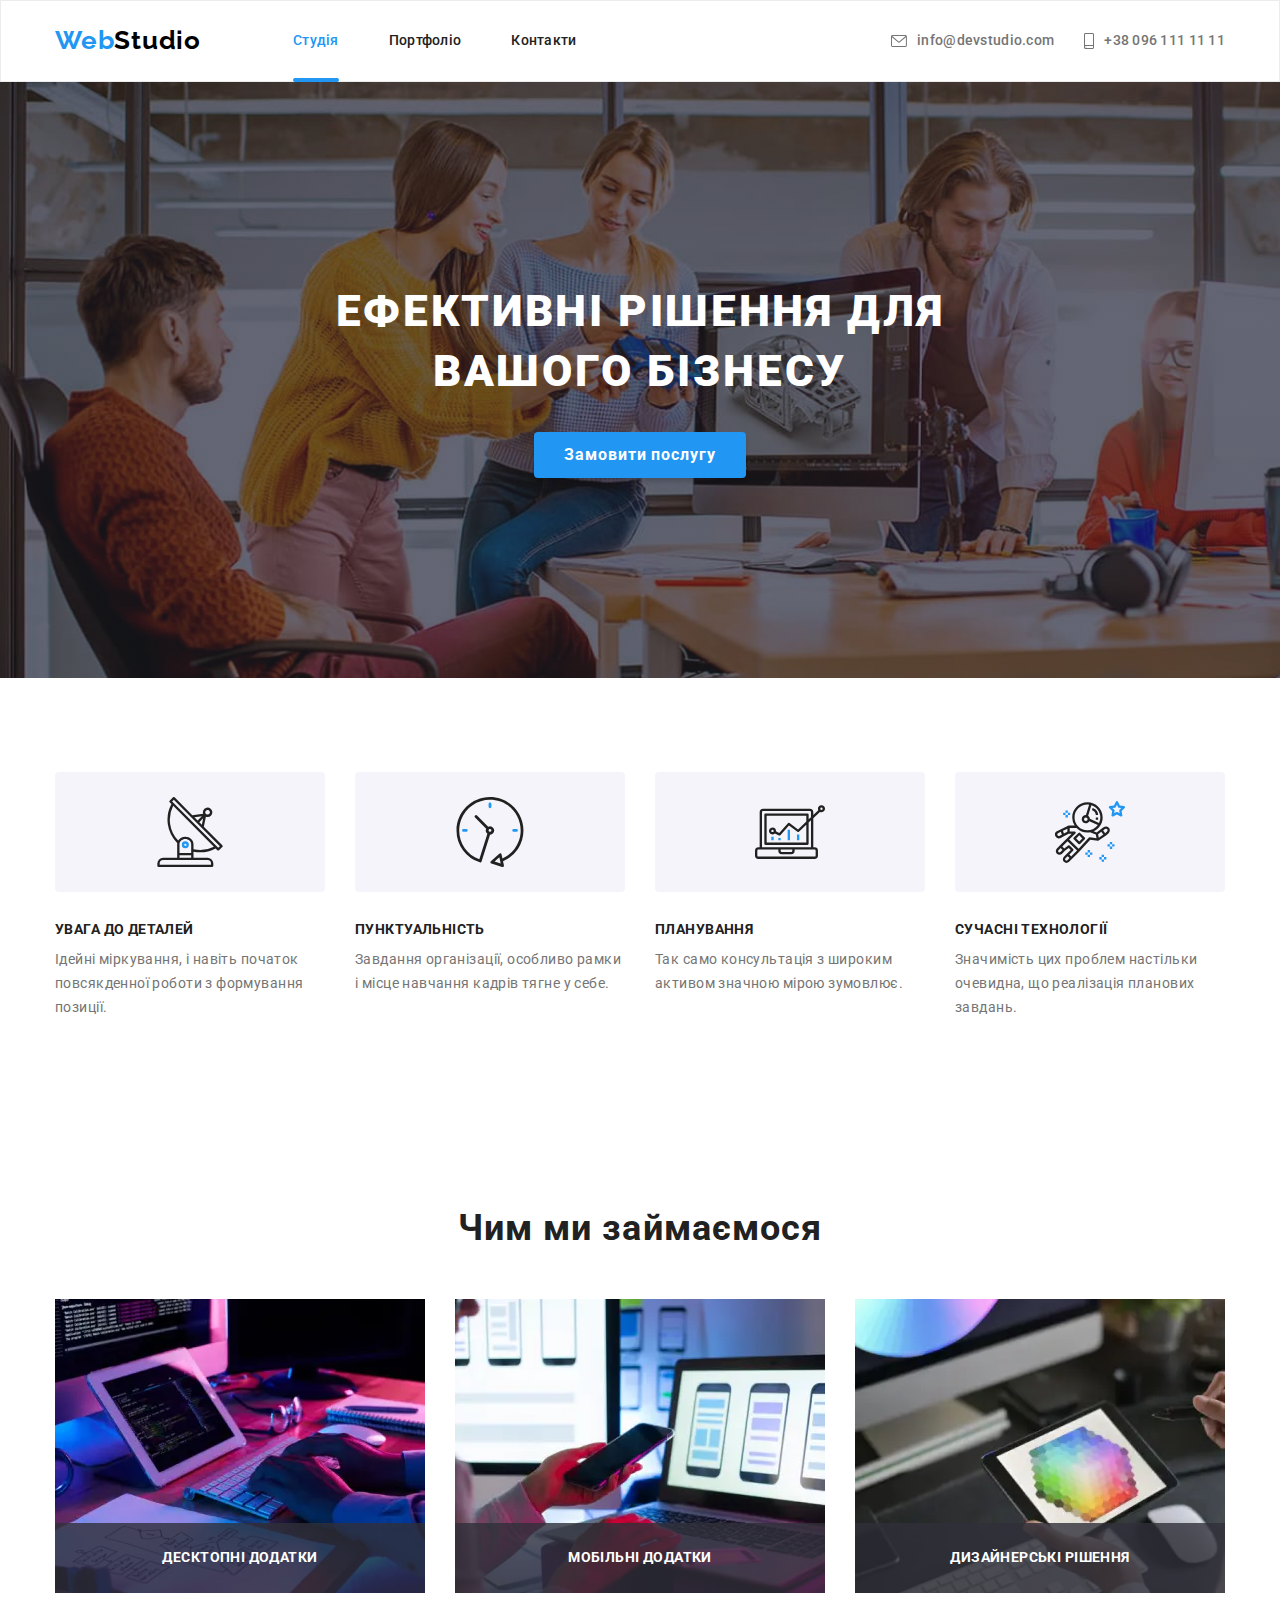
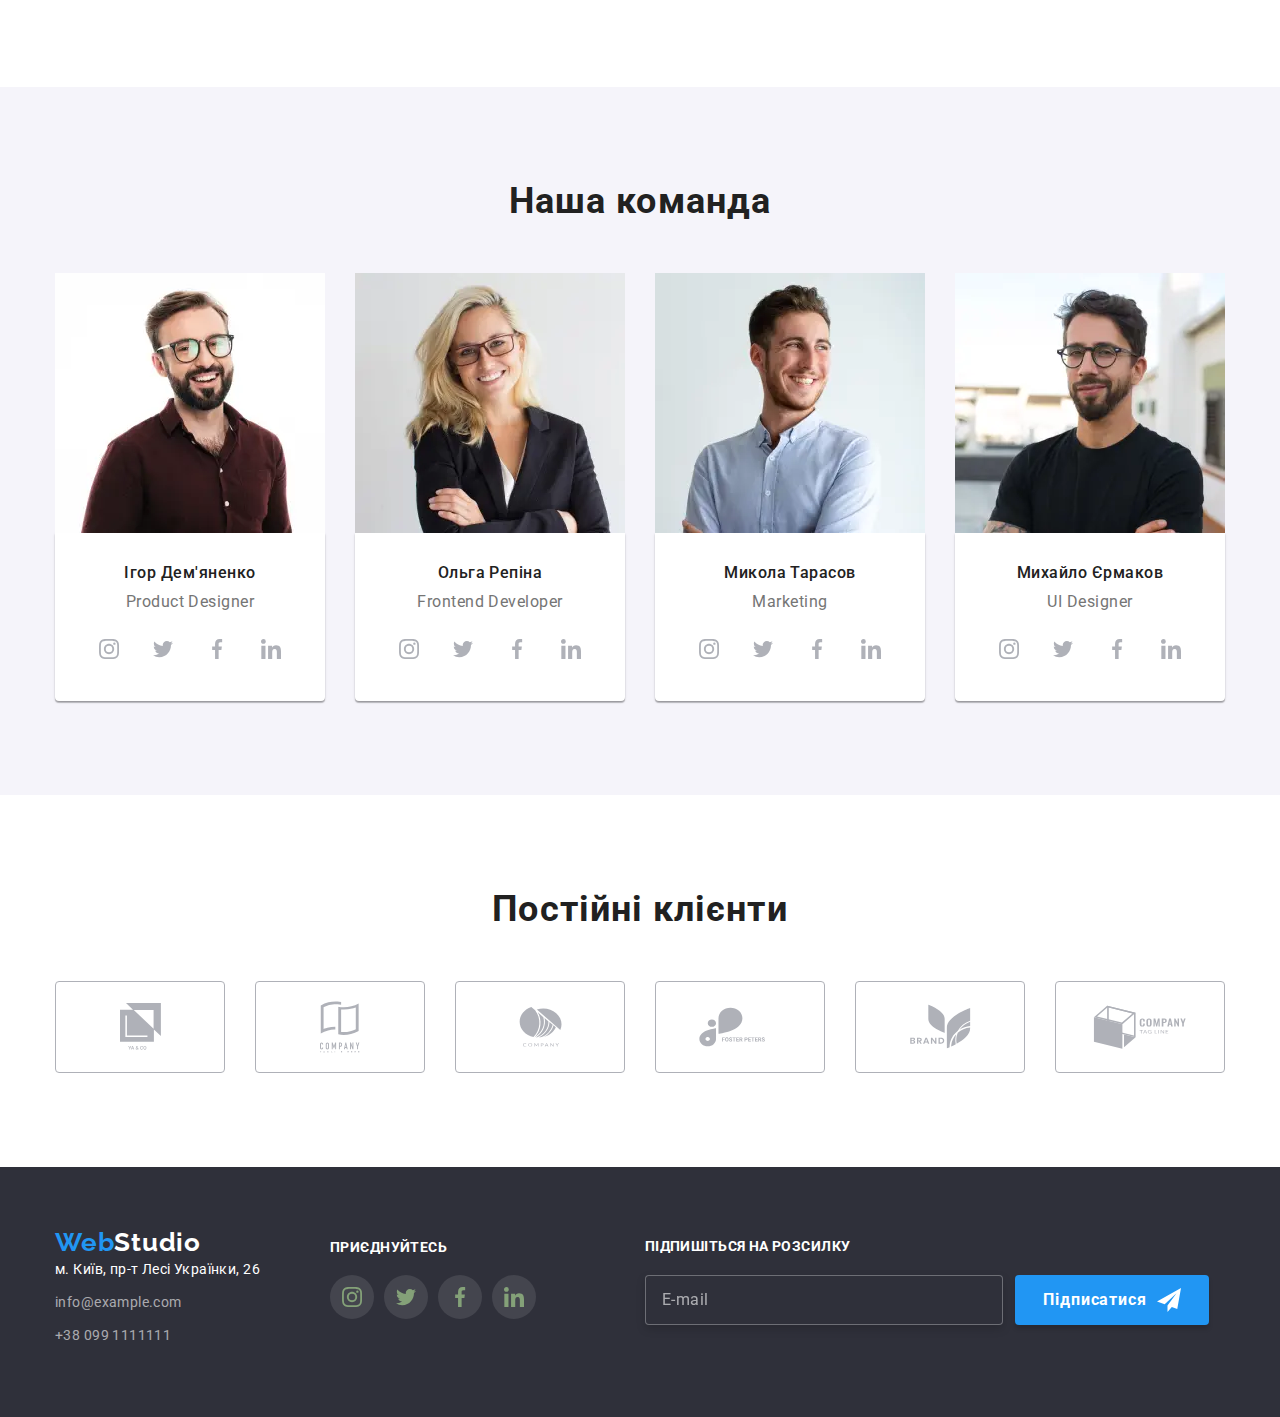
==== commit bcdb3e5c: "Commit3" ====
--- a/index.html
+++ b/index.html
@@ -26,7 +26,7 @@
                     <a class="header-menu__link link" href="portfolio.html">Портфоліо</a>
                 </li>
                 <li class="header-menu__item">
-                    <a class="header-menu__link link" href="">Контакти</a>
+                    <a class="header-menu__link link" href="contacts-footer.html">Контакти</a>
                 </li>
             </ul>
         </nav>
--- a/css/main.min.css
+++ b/css/main.min.css
@@ -1 +1 @@
-:root{--accent-color: #2196F3;--primery-font: "Roboto", sans-serif;--secondary-font: "Raleway", sans-serif;--primery-text-colour: #212121;--secondary-text-colour: #757575;--transition-dur-and-func: 250ms cubic-bezier(0.4, 0, 0.2, 1)}.visually-hidden{position:absolute;width:1px;height:1px;margin:-1px;padding:0;overflow:hidden;border:0;clip:rect(0 0 0 0)}h1,h2,h3,h4,p{margin-top:0;margin-bottom:0}ul,ol{margin-top:0;margin-bottom:0;padding-left:0}img{display:block;max-width:100%;height:auto}button{cursor:pointer}.list{list-style:none}.link{text-decoration:none}body{font-family:var(--primery-font);color:var(--primery-text-colour)}.section{padding-top:60px;padding-bottom:60px}@media screen and (min-width: 1200px){.section{padding-top:94px;padding-bottom:94px}}.container{padding-left:15px;padding-right:15px}@media screen and (min-width: 480px){.container{width:480px;margin-left:auto;margin-right:auto}}@media screen and (min-width: 768px){.container{width:768px}}@media screen and (min-width: 1200px){.container{width:1200px}}@media screen and (max-width: 767px){.mobile-menu{position:fixed;width:100%;height:100%;background-color:#fff;box-shadow:0 0 0 100vmax rgba(0,0,0,.5);top:0;left:0;z-index:1000;opacity:0;visibility:hidden;pointer-events:none;transition:opacity var(--transition-dur-and-func),visibility var(--transition-dur-and-func)}.mobile-menu.is-open{opacity:1;visibility:visible;pointer-events:auto}.mobile-menu__container{position:relative;padding-left:25px;padding-top:48px;padding-bottom:48px;height:100%}.mobile-menu__close-btn{position:absolute;top:10px;right:15px;background-color:rgba(0,0,0,0);border:none;padding:0;line-height:0}.mobile-menu__close-icon{fill:#212121}.mobile-menu__close-icon:hover,.mobile-menu__close-icon:focus{fill:var(--accent-color)}.mobile-menu__between-position{display:flex;flex-direction:column;justify-content:space-between;height:100%}.mobile-menu__contact-social{display:flex;flex-direction:column;gap:64px}.mobile-menu__list-nav{display:flex;flex-direction:column;gap:32px}.mobile-menu__link-nav{font-weight:500;font-size:40px;line-height:1.17;letter-spacing:.02em;color:var(--primery-text-colour)}.mobile-menu__link-nav:hover,.mobile-menu__link-nav:focus{color:var(--accent-color)}.mobile-menu__list-contact{display:flex;flex-direction:column;gap:32px}.mobile-menu__link-phone{font-weight:500;font-size:34px;line-height:1.17;letter-spacing:.02em;color:var(--accent-color)}.mobile-menu__link-mail{font-weight:500;font-size:24px;line-height:28px;letter-spacing:.02em;color:var(--secondary-text-colour)}.mobile-menu__list-social{display:flex;align-items:center;flex-wrap:wrap}.mobile-menu__item-social{display:flex;align-items:center}.mobile-menu__item-social:not(:last-child)::after{content:"";width:22px;height:0;border:1px solid rgba(33,33,33,.2);transform:rotate(90deg)}.mobile-menu__link-social{font-weight:500;font-size:18px;line-height:1.22;letter-spacing:.02em;color:var(--accent-color)}}@media screen and (min-width: 768px){.mobile-menu{display:none}}.modal-button{padding-top:8px;padding-right:30px;padding-bottom:8px;padding-left:30px;font-weight:700;font-size:16px;line-height:1.88;letter-spacing:.06em;border:#2196f3;border-radius:4px;color:#fff;background:#2196f3;box-shadow:0px 4px 4px rgba(0,0,0,.15);display:block;margin-left:auto;margin-right:auto;transition:background-color var(--transition-dur-and-func)}.modal-button:hover,.modal-button:focus{background-color:#188ce8}.logo{font-family:var(--secondary-font);font-weight:700;font-size:24px;line-height:1.16;letter-spacing:.03em;text-decoration:none;color:var(--primery-text-colour)}.logo-span{color:#2196f3}@media screen and (min-width: 1200px){.logo{font-size:26px;line-height:1.19;color:#000}}.section-title{font-weight:700;font-size:28px;line-height:1.17;letter-spacing:.03em;color:var(--primery-text-colour);text-align:center;margin-bottom:30px}@media screen and (min-width: 1200px){.section-title{font-size:36px;line-height:1.16;margin-bottom:50px}}.header-section{background:#fff;border:1px solid #ececec}@media screen and (max-width: 767px){.header-menu .header-menu__item{display:none}.header-contact{display:none}.header-container{display:flex;align-items:center;justify-content:space-between;padding-top:10px;padding-bottom:10px}.mobile-menu__open-btn{background-color:rgba(0,0,0,0);border:none;padding:0;line-height:0}}@media screen and (min-width: 768px){.mobile-menu__open-btn{display:none}.header-container{display:flex;align-items:center}.header-nav{display:flex;align-items:center}.header-logo{padding-top:26px;padding-bottom:26px}.header-menu{display:flex;align-items:center;padding-top:32px;padding-bottom:32px;margin-left:87px}.header-menu__item:not(:last-child){margin-right:50px}.header-menu__link{position:relative;display:block;font-weight:500;font-size:14px;line-height:1.14;letter-spacing:.02em;color:var(--primery-text-colour);transition:var(--transition-dur-and-func)}.header-menu__link:hover,.header-menu__link:focus{color:var(--accent-color)}.current{color:var(--accent-color)}.current::after{position:absolute;content:"";left:0;bottom:0;border-radius:2px;width:100%;height:4px;background-color:var(--accent-color);border-radius:2px;transition:background-color var(--transition-dur-and-func);bottom:-33px}.header-menu__link .current:hover:after{background-color:var(--accent-color)}.header-contact{align-items:center;margin-left:auto;padding-top:21px;padding-bottom:21px}.header-contact__link-mail{display:flex;align-items:center;font-weight:500;font-size:12px;line-height:1.16;letter-spacing:.02em;margin-bottom:10px;color:var(--secondary-text-colour);transition:color var(--transition-dur-and-func)}.header-contact__link-mail:hover,.header-contact__link-mail:focus{color:var(--accent-color)}.header-contact__icon-mail{margin-right:8px;fill:var(--secondary-text-colour);transition:fill var(--transition-dur-and-func)}.header-contact__link-mail:hover .header-contact__icon-mail,.header-contact__link-mail:focus .header-contact__icon-mail{fill:var(--accent-color)}.header-contact__link-phone{display:flex;align-items:center;font-weight:500;font-size:12px;line-height:1.16;letter-spacing:.02em;color:var(--secondary-text-colour);transition:color var(--transition-dur-and-func)}.header-contact__link-phone:hover,.header-contact__link-phone:focus{color:var(--accent-color)}.header-contact__icon-phone{margin-right:8px;fill:var(--secondary-text-colour);transition:fill var(--transition-dur-and-func)}.header-contact__link-phone:hover .header-contact__icon-phone,.header-contact__link-phone:focus .header-contact__icon-phone{fill:var(--accent-color)}}@media screen and (min-width: 1200px){.header-logo{padding-top:24px;padding-bottom:25px}.header-menu{margin-left:92px}.header-contact{display:flex;align-items:center;justify-content:center;margin-left:auto;padding-top:32px;padding-bottom:32px}.header-contact__link-mail{font-size:14px;line-height:1.14;margin-right:30px;margin-bottom:0}.header-contact__icon-mail{margin-right:10px}.header-contact__link-phone{font-size:14px;line-height:1.14}.header-contact__icon-phone{margin-right:10px}}.hero-section{padding-top:118px;padding-bottom:118px;background-image:linear-gradient(rgba(47, 48, 58, 0.4), rgba(47, 48, 58, 0.4)),url("../images/hero/bg-mobile.jpg");background-size:cover;width:100%;background-color:#c4c4c4;margin-left:auto;margin-right:auto}.hero-title{font-weight:900;font-size:26px;line-height:1.61;letter-spacing:.06em;text-transform:uppercase;color:#fff;max-width:360px;text-align:center;margin-bottom:30px;margin-right:auto;margin-left:auto}.modal-button{padding-top:8px;padding-right:30px;padding-bottom:8px;padding-left:30px;font-weight:700;font-size:16px;line-height:1.88;letter-spacing:.06em;border:#2196f3;border-radius:4px;color:#fff;background:#2196f3;box-shadow:0px 4px 4px rgba(0,0,0,.15);display:block;margin-left:auto;margin-right:auto;transition:background-color var(--transition-dur-and-func)}.modal-button:hover,.modal-button:focus{background-color:#188ce8}@media screen and (min-device-pixel-ratio: 2)and (max-width: 767px),screen and (min-resolution: 192dpi)and (max-width: 767px),screen and (min-resolution: 2dppx)and (max-width: 767px){.hero-section{background-image:linear-gradient(rgba(47, 48, 58, 0.4), rgba(47, 48, 58, 0.4)),url("../images/hero/bg-mobile@2x.jpg")}}@media screen and (min-width: 768px){.hero-section{background-image:linear-gradient(rgba(47, 48, 58, 0.4), rgba(47, 48, 58, 0.4)),url("../images/hero/bg-tablet.jpg")}}@media screen and (min-device-pixel-ratio: 2)and (min-width: 768px),screen and (min-resolution: 192dpi)and (min-width: 768px),screen and (min-resolution: 2dppx)and (min-width: 768px){.hero-section{background-image:linear-gradient(rgba(47, 48, 58, 0.4), rgba(47, 48, 58, 0.4)),url("../images/hero/bg-tablet@2x.jpg")}}@media screen and (min-width: 1200px){.hero-section{padding-top:200px;padding-bottom:200px;background-image:linear-gradient(rgba(47, 48, 58, 0.4), rgba(47, 48, 58, 0.4)),url("../images/hero/bg-desktop.jpg")}.hero-title{font-size:44px;line-height:1.36;max-width:696px}}@media screen and (min-device-pixel-ratio: 2)and (min-width: 1200px),screen and (min-resolution: 192dpi)and (min-width: 1200px),screen and (min-resolution: 2dppx)and (min-width: 1200px){.hero-section{background-image:linear-gradient(rgba(47, 48, 58, 0.4), rgba(47, 48, 58, 0.4)),url("../images/hero/bg-desktop@2x.jpg")}}.advantages__title{font-weight:700;font-size:14px;line-height:1.14;letter-spacing:.03em;text-transform:uppercase;text-align:center;margin-bottom:10px}.advantages__text{font-size:14px;line-height:1.71;letter-spacing:.03em;color:var(--secondary-text-colour)}.advantages__list{display:flex;align-items:stretch;flex-wrap:wrap;gap:30px}.advantages__item{width:100%}.advantages__box{display:flex;justify-content:center;align-items:center;width:100%;height:120px;background:#f5f4fa;border-radius:4px;margin-bottom:30px}.advantages__icon{display:flex;justify-content:center;align-items:center;fill:var(--primery-text-colour)}@media screen and (min-width: 768px){.advantages__item{width:354px}.advantages__title{text-align:left}}@media screen and (min-width: 1200px){.advantages__item{width:270px}}.whatwedo{padding-top:0}.whatwedo__list{display:flex;gap:30px}.whatwedo__item{display:flex;flex-basis:calc(100% - 20px)}.whatwedo__item-overlay{position:relative}.whatwedo__title-overlay{position:absolute;left:0;bottom:0;width:100%;font-size:14px;font-weight:700;color:#fff;line-height:1.14;letter-spacing:.03em;text-transform:uppercase;text-align:center;background-color:rgba(47,48,58,.8);padding-top:27px;padding-bottom:27px}@media screen and (max-width: 1199px){.whatwedo{display:none}}.employee-card{background:#f5f4fa}.employee-card__title-name{font-weight:500;font-size:16px;line-height:1.19;letter-spacing:.03em;margin-bottom:10px}.employee-card__position{font-size:16px;line-height:1.19;letter-spacing:.03em;color:var(--secondary-text-colour);margin-bottom:16px}.employee-card__list{display:flex;align-items:stretch;flex-wrap:wrap;gap:30px}.employee-card__item-content{background:#fff;box-shadow:0px 1px 3px rgba(0,0,0,.12),0px 1px 1px rgba(0,0,0,.14),0px 2px 1px rgba(0,0,0,.2);border-radius:0px 0px 4px 4px;padding-top:30px;padding-bottom:30px;text-align:center}.employee-card__social-list{display:flex;justify-content:center;gap:10px}.employee-card__social-link{display:flex;justify-content:center;align-items:center;width:44px;height:44px;border-radius:50%;background-color:#fff;transition:background-color var(--transition-dur-and-func)}.employee-card__social-link:hover,.employee-card__social-link:focus{background-color:var(--accent-color)}.employee-card__social-icon{fill:#afb1b8;transition:fill var(--transition-dur-and-func)}.employee-card__social-link:hover .employee-card__social-icon,.employee-card__social-link:focus .employee-card__social-icon{fill:#fff}@media screen and (min-width: 768px){.employee-card__item{width:354px}}@media screen and (min-width: 1200px){.employee-card__item{width:270px}}.regular-customers__list{display:flex;align-items:stretch;flex-wrap:wrap;gap:30px}.regular-customers__link{display:flex;justify-content:center;align-items:center;width:210px;height:92px;border:1px solid #afb1b8;border-radius:4px;transition:border-color var(--transition-dur-and-func)}.regular-customers__link:hover,.regular-customers__link:focus{border-color:var(--accent-color)}.regular-customers__icon{fill:#afb1b8;transition:fill var(--transition-dur-and-func)}.regular-customers__link:hover .regular-customers__icon,.regular-customers__link:focus .regular-customers__icon{fill:var(--accent-color)}@media screen and (min-width: 768px){.regular-customers__link{width:226px}}@media screen and (min-width: 1200px){.regular-customers__link{width:170px}}.portfolio-filter{display:flex;flex-wrap:wrap;row-gap:15px;align-items:stretch;align-items:left;margin-bottom:40px;max-width:335px}.portfolio-filter__item:not(:last-child){margin-right:8px}.portfolio-filter__button{padding-top:6px;padding-right:22px;padding-bottom:6px;padding-left:22px;font-weight:500;font-size:16px;line-height:1.62;letter-spacing:.03em;background-color:#f5f4fa;border:#f5f4fa;border-radius:4px;cursor:pointer;transition:box-shadow var(--transition-dur-and-func),border-color var(--transition-dur-and-func),color var(--transition-dur-and-func),background-color var(--transition-dur-and-func)}.portfolio-filter__button:hover,.portfolio-filter__button:focus{color:#fff;background-color:var(--accent-color);border-color:var(--accent-color);box-shadow:0px 3px 1px rgba(0,0,0,.1),0px 1px 2px rgba(0,0,0,.08),0px 2px 2px rgba(0,0,0,.12)}.portfolio-card{display:flex;align-items:stretch;flex-wrap:wrap;gap:30px}.portfolio-card__item{border:1px solid #eee;transition:box-shadow var(--transition-dur-and-func)}.portfolio-card__item:hover,.portfolio-card__item:focus{box-shadow:0px 1px 1px rgba(0,0,0,.12),0px 4px 4px rgba(0,0,0,.06),1px 4px 6px rgba(0,0,0,.16)}.portfolio-card__overlay{position:relative;overflow:hidden}.portfolio-card__overlay-text{position:absolute;left:0;top:0;width:100%;height:100%;transform:translate(0, 101%);transition:transform var(--transition-dur-and-func);font-size:18px;color:#fff;line-height:1.56;letter-spacing:.03em;background-color:rgba(33,150,243,.9);padding:63px 24px 63px 24px}.portfolio-card__item:hover .portfolio-card__overlay-text,.portfolio-card__item:focus .portfolio-card__overlay-text{transform:translate(0, 0)}.portfolio-card__container{background:#fff;padding:20px 24px 20px 24px}.portfolio-card__title{font-weight:700;font-size:18px;line-height:2;letter-spacing:.06em;margin-bottom:4px}.portfolio-card__type{font-size:16px;line-height:1.88;letter-spacing:.03em;color:var(--secondary-text-colour)}@media screen and (min-width: 768px){.portfolio-filter{align-items:center;max-width:575px;margin-bottom:30px;margin-left:auto;margin-right:auto}.portfolio-card__item{width:354px}}@media screen and (min-width: 1200px){.portfolio-filter{margin-bottom:50px}.portfolio-card__item{width:370px}}.footer-section{background:#2f303a;padding-top:60px;padding-bottom:60px}.contacts-container{min-width:max-content;text-align:center}.footer-logo{color:#fff}.contacts{margin-top:20px}.contacts__item{margin-bottom:8px}.contacts__link{font-style:normal;font-size:14px;line-height:1.71;letter-spacing:.03em;color:rgba(255,255,255,.6)}.contacts__link_address{color:#fff}.social-container{width:206px;text-align:center;margin-top:60px;margin-left:auto;margin-right:auto}.social-container-title{font-weight:700;font-size:14px;line-height:16px;letter-spacing:.03em;text-transform:uppercase;color:#fff;margin-bottom:20px}.social{display:flex;justify-content:center;gap:10px}.social__link{display:flex;justify-content:center;align-items:center;width:44px;height:44px;border-radius:50%;background:rgba(255,255,255,.1);transition:background-color var(--transition-dur-and-func)}.social__link:hover,.social__link:focus{background-color:var(--accent-color)}.social__icon{fill:#fff}.sbscr-form-container{text-align:center;margin-top:60px;margin-right:auto;margin-left:auto}.sbscr-form-container-title{font-weight:700;font-size:14px;line-height:1.14;letter-spacing:.03em;text-transform:uppercase;color:#fff;margin-bottom:20px}.sbscr-form__field{width:100%}.sbscr-form__input{width:100%;height:50px;border:1px solid rgba(255,255,255,.3);filter:drop-shadow(0px 4px 4px rgba(0, 0, 0, 0.15));border-radius:4px;font-size:16px;line-height:1.25;letter-spacing:.03em;color:#fff;padding-left:16px;background-color:#2f303a;transition:border-color var(--transition-dur-and-func)}.sbscr-form__input:focus{outline:none;border-color:var(--accent-color)}.sbscr-form__input::placeholder{font-size:16px;line-height:1.25;letter-spacing:.03em;color:rgba(255,255,255,.6)}.sbscr-form__button{display:flex;justify-content:center;align-items:center;margin-left:auto;margin-right:auto;margin-top:20px;padding:10px 28px 10px 28px;font-weight:700;font-size:16px;line-height:1.88;letter-spacing:.06em;border:var(--accent-color);border-radius:4px;color:#fff;background-color:var(--accent-color);box-shadow:0px 4px 4px rgba(0,0,0,.15);transition:background-color var(--transition-dur-and-func)}.sbscr-form__button:hover,.sbscr-form__button:focus{background-color:#188ce8}.sbscr-form__icon{margin-left:10px}@media screen and (min-width: 768px){.footer-container{display:flex;flex-wrap:wrap}.sbscr-form__input{width:450px}.social-container{margin-top:5px;margin-left:165px}.contacts-container{margin-left:76px}}@media screen and (min-width: 1200px){.footer-container{display:flex}.sbscr-form{display:flex}.contacts-container{text-align:left;margin-left:0}.social-container{text-align:left;margin-top:12px;margin-left:70px}.sbscr-form-container{text-align:left;margin-left:93px;margin-top:12px}.sbscr-form__input{width:358px}.sbscr-form__button{margin-left:12px;margin-top:0}.contacts__item{margin-bottom:9px}}.backdrop{position:fixed;z-index:100;top:0;left:0;width:100%;height:100%;background-color:rgba(0,0,0,.2);transition:opacity var(--transition-dur-and-func),visibility var(--transition-dur-and-func)}.backdrop.is-hidden{opacity:0;visibility:hidden;pointer-events:none}.modal{position:absolute;top:50%;left:50%;transform:translate(-50%, -50%);width:450px;height:609px;background-color:#fff;padding:40px}.modal__close-btn{position:absolute;top:8px;right:8px;display:flex;justify-content:center;align-items:center;width:30px;height:30px;border-radius:50%;background-color:#fff;border:1px solid rgba(0,0,0,.1);padding:0;transition:border-color var(--transition-dur-and-func)}.modal__close-btn:hover,.modal__close-btn:focus{border-color:var(--accent-color)}.modal__close-icon{transition:fill var(--transition-dur-and-func)}.modal__close-btn:hover .modal__close-icon,.modal__close-btn:focus .modal__close-icon{fill:var(--accent-color)}.modal__title{font-weight:700;font-size:20px;line-height:1.15;text-align:center;letter-spacing:.03em;margin-bottom:12px}.modal-form{display:flex;flex-direction:column}.modal-form__field{margin-bottom:10px}.modal-form__input{width:100%;height:40px;border:1px solid rgba(33,33,33,.2);border-radius:4px;padding-left:44px;font-size:16px;line-height:1.16;letter-spacing:.01em;transition:border-color var(--transition-dur-and-func)}.modal-form__input:focus{outline:none;border-color:var(--accent-color)}.modal-form__input-desc{display:block;font-size:12px;line-height:1.16;letter-spacing:.01em;color:var(--secondary-text-colour);margin-bottom:4px}.modal-form__input-wrapper{display:block;position:relative}.modal-form__icon{position:absolute;top:50%;left:12px;transform:translate(0, -50%);transition:fill var(--transition-dur-and-func)}.modal-form__input:focus+.modal-form__icon{fill:var(--accent-color)}.modal-form__massage{resize:none;width:100%;height:120px;border:1px solid rgba(33,33,33,.2);border-radius:4px;padding:12px 16px 12px 16px;font-size:16px;line-height:1.16;letter-spacing:.01em;transition:border-color var(--transition-dur-and-func)}.modal-form__massage:focus{outline:none;border-color:var(--accent-color)}.modal-form__massage::placeholder{font-size:12px;color:rgba(117,117,117,.5)}.modal-form__check{transition:background-image var(--transition-dur-and-func)}.modal-form__check-desc{display:flex;align-items:center;font-size:12px;line-height:1.16;letter-spacing:.03em;color:var(--secondary-text-colour);margin-bottom:30px}.modal-form__check-desc::before{content:"";display:block;cursor:pointer;width:16px;height:15px;background-image:url(../images/icones/empty-check.svg);background-color:#fff;margin-right:7px}.modal-form__check:checked+.modal-form__check-desc::before{background-image:url(../images/icones/full-check.svg);background-color:var(--accent-color);background-repeat:no-repeat;background-position:center;background-size:contain;border:.2px solid var(--accent-color);border-radius:2px}.modal-form__check-desc-link{font-size:14px;line-height:1.71;letter-spacing:.03em;text-decoration-line:underline;color:var(--accent-color)}.modal-form__submit-btn{align-self:center;padding:10px 52px 10px 52px;font-weight:700;font-size:16px;line-height:1.88;letter-spacing:.06em;border:var(--accent-color);border-radius:4px;color:#fff;background:var(--accent-color);box-shadow:0px 4px 4px rgba(0,0,0,.15);display:block;transition:background-color var(--transition-dur-and-func)}.modal-form__submit-btn:hover,.modal-form__submit-btn:focus{background-color:#188ce8}@media screen and (max-width: 450px){.modal{width:100%;height:fit-content}.modal-form__check-desc{flex-wrap:wrap}}@media screen and (min-width: 1200px){.modal{width:528px;height:581px}.modal-form__check-desc{font-size:14px;line-height:1.71}.modal-form__check-desc::before{margin-left:14px}}/*# sourceMappingURL=main.min.css.map */+:root{--accent-color: #2196F3;--primery-font: "Roboto", sans-serif;--secondary-font: "Raleway", sans-serif;--primery-text-colour: #212121;--secondary-text-colour: #757575;--transition-dur-and-func: 250ms cubic-bezier(0.4, 0, 0.2, 1)}.visually-hidden{position:absolute;width:1px;height:1px;margin:-1px;padding:0;overflow:hidden;border:0;clip:rect(0 0 0 0)}h1,h2,h3,h4,p{margin-top:0;margin-bottom:0}ul,ol{margin-top:0;margin-bottom:0;padding-left:0}img{display:block;max-width:100%;height:auto}button{cursor:pointer}.list{list-style:none}.link{text-decoration:none}body{font-family:var(--primery-font);color:var(--primery-text-colour)}.section{padding-top:60px;padding-bottom:60px}@media screen and (min-width: 1200px){.section{padding-top:94px;padding-bottom:94px}}.container{padding-left:15px;padding-right:15px}@media screen and (min-width: 480px){.container{width:480px;margin-left:auto;margin-right:auto}}@media screen and (min-width: 768px){.container{width:768px}}@media screen and (min-width: 1200px){.container{width:1200px}}@media screen and (max-width: 767px){.mobile-menu{position:fixed;width:100%;height:100%;background-color:#fff;box-shadow:0 0 0 100vmax rgba(0,0,0,.5);top:0;left:0;z-index:1000;opacity:0;visibility:hidden;pointer-events:none;transition:opacity var(--transition-dur-and-func),visibility var(--transition-dur-and-func)}.mobile-menu.is-open{opacity:1;visibility:visible;pointer-events:auto}.mobile-menu__container{position:relative;padding-left:25px;padding-top:48px;padding-bottom:48px;height:100%}.mobile-menu__close-btn{position:absolute;top:10px;right:15px;background-color:rgba(0,0,0,0);border:none;padding:0;line-height:0}.mobile-menu__close-icon{fill:#212121}.mobile-menu__close-icon:hover,.mobile-menu__close-icon:focus{fill:var(--accent-color)}.mobile-menu__between-position{display:flex;flex-direction:column;justify-content:space-between;height:100%}.mobile-menu__contact-social{display:flex;flex-direction:column;gap:64px}.mobile-menu__list-nav{display:flex;flex-direction:column;gap:32px}.mobile-menu__link-nav{font-weight:500;font-size:40px;line-height:1.17;letter-spacing:.02em;color:var(--primery-text-colour)}.mobile-menu__link-nav:hover,.mobile-menu__link-nav:focus{color:var(--accent-color)}.mobile-menu__list-contact{display:flex;flex-direction:column;gap:32px}.mobile-menu__link-phone{font-weight:500;font-size:34px;line-height:1.17;letter-spacing:.02em;color:var(--accent-color)}.mobile-menu__link-mail{font-weight:500;font-size:24px;line-height:28px;letter-spacing:.02em;color:var(--secondary-text-colour)}.mobile-menu__list-social{display:flex;align-items:center;flex-wrap:wrap}.mobile-menu__item-social{display:flex;align-items:center}.mobile-menu__item-social:not(:last-child)::after{content:"";width:22px;height:0;border:1px solid rgba(33,33,33,.2);transform:rotate(90deg)}.mobile-menu__link-social{font-weight:500;font-size:18px;line-height:1.22;letter-spacing:.02em;color:var(--accent-color)}}@media screen and (min-width: 768px){.mobile-menu{display:none}}.modal-button{padding-top:8px;padding-right:30px;padding-bottom:8px;padding-left:30px;font-weight:700;font-size:16px;line-height:1.88;letter-spacing:.06em;border:#2196f3;border-radius:4px;color:#fff;background:#2196f3;box-shadow:0px 4px 4px rgba(0,0,0,.15);display:block;margin-left:auto;margin-right:auto;transition:background-color var(--transition-dur-and-func)}.modal-button:hover,.modal-button:focus{background-color:#188ce8}.logo{font-family:var(--secondary-font);font-weight:700;font-size:24px;line-height:1.16;letter-spacing:.03em;text-decoration:none;color:var(--primery-text-colour)}.logo-span{color:#2196f3}@media screen and (min-width: 1200px){.logo{font-size:26px;line-height:1.19;color:#000}}.section-title{font-weight:700;font-size:28px;line-height:1.17;letter-spacing:.03em;color:var(--primery-text-colour);text-align:center;margin-bottom:30px}@media screen and (min-width: 1200px){.section-title{font-size:36px;line-height:1.16;margin-bottom:50px}}.header-section{background:#fff;border:1px solid #ececec}@media screen and (max-width: 767px){.header-menu .header-menu__item{display:none}.header-contact{display:none}.header-container{display:flex;align-items:center;justify-content:space-between;padding-top:10px;padding-bottom:10px}.mobile-menu__open-btn{background-color:rgba(0,0,0,0);border:none;padding:0;line-height:0}}@media screen and (min-width: 768px){.mobile-menu__open-btn{display:none}.header-container{display:flex;align-items:center}.header-nav{display:flex;align-items:center}.header-logo{padding-top:26px;padding-bottom:26px}.header-menu{display:flex;align-items:center;padding-top:32px;padding-bottom:32px;margin-left:87px}.header-menu__item:not(:last-child){margin-right:50px}.header-menu__link{position:relative;display:block;font-weight:500;font-size:14px;line-height:1.14;letter-spacing:.02em;color:var(--primery-text-colour);transition:var(--transition-dur-and-func)}.header-menu__link:hover,.header-menu__link:focus{color:var(--accent-color)}.current{color:var(--accent-color)}.current::after{position:absolute;content:"";left:0;bottom:0;border-radius:2px;width:100%;height:4px;background-color:var(--accent-color);border-radius:2px;transition:background-color var(--transition-dur-and-func);bottom:-33px}.header-menu__link .current:hover:after{background-color:var(--accent-color)}.header-contact{align-items:center;margin-left:auto;padding-top:21px;padding-bottom:21px}.header-contact__link-mail{display:flex;align-items:center;font-weight:500;font-size:12px;line-height:1.16;letter-spacing:.02em;margin-bottom:10px;color:var(--secondary-text-colour);transition:color var(--transition-dur-and-func)}.header-contact__link-mail:hover,.header-contact__link-mail:focus{color:var(--accent-color)}.header-contact__icon-mail{margin-right:8px;fill:var(--secondary-text-colour);transition:fill var(--transition-dur-and-func)}.header-contact__link-mail:hover .header-contact__icon-mail,.header-contact__link-mail:focus .header-contact__icon-mail{fill:var(--accent-color)}.header-contact__link-phone{display:flex;align-items:center;font-weight:500;font-size:12px;line-height:1.16;letter-spacing:.02em;color:var(--secondary-text-colour);transition:color var(--transition-dur-and-func)}.header-contact__link-phone:hover,.header-contact__link-phone:focus{color:var(--accent-color)}.header-contact__icon-phone{margin-right:8px;fill:var(--secondary-text-colour);transition:fill var(--transition-dur-and-func)}.header-contact__link-phone:hover .header-contact__icon-phone,.header-contact__link-phone:focus .header-contact__icon-phone{fill:var(--accent-color)}}@media screen and (min-width: 1200px){.header-logo{padding-top:24px;padding-bottom:25px}.header-menu{margin-left:92px}.header-contact{display:flex;align-items:center;justify-content:center;margin-left:auto;padding-top:32px;padding-bottom:32px}.header-contact__link-mail{font-size:14px;line-height:1.14;margin-right:30px;margin-bottom:0}.header-contact__icon-mail{margin-right:10px}.header-contact__link-phone{font-size:14px;line-height:1.14}.header-contact__icon-phone{margin-right:10px}}.hero-section{padding-top:118px;padding-bottom:118px;background-image:linear-gradient(rgba(47, 48, 58, 0.4), rgba(47, 48, 58, 0.4)),url("../images/hero/bg-mobile.jpg");background-size:cover;width:100%;background-color:#c4c4c4;margin-left:auto;margin-right:auto}.hero-title{font-weight:900;font-size:26px;line-height:1.61;letter-spacing:.06em;text-transform:uppercase;color:#fff;max-width:360px;text-align:center;margin-bottom:30px;margin-right:auto;margin-left:auto}.modal-button{padding-top:8px;padding-right:30px;padding-bottom:8px;padding-left:30px;font-weight:700;font-size:16px;line-height:1.88;letter-spacing:.06em;border:#2196f3;border-radius:4px;color:#fff;background:#2196f3;box-shadow:0px 4px 4px rgba(0,0,0,.15);display:block;margin-left:auto;margin-right:auto;transition:background-color var(--transition-dur-and-func)}.modal-button:hover,.modal-button:focus{background-color:#188ce8}@media screen and (min-device-pixel-ratio: 2)and (max-width: 767px),screen and (min-resolution: 192dpi)and (max-width: 767px),screen and (min-resolution: 2dppx)and (max-width: 767px){.hero-section{background-image:linear-gradient(rgba(47, 48, 58, 0.4), rgba(47, 48, 58, 0.4)),url("../images/hero/bg-mobile@2x.jpg")}}@media screen and (min-width: 768px){.hero-section{background-image:linear-gradient(rgba(47, 48, 58, 0.4), rgba(47, 48, 58, 0.4)),url("../images/hero/bg-tablet.jpg")}}@media screen and (min-device-pixel-ratio: 2)and (min-width: 768px),screen and (min-resolution: 192dpi)and (min-width: 768px),screen and (min-resolution: 2dppx)and (min-width: 768px){.hero-section{background-image:linear-gradient(rgba(47, 48, 58, 0.4), rgba(47, 48, 58, 0.4)),url("../images/hero/bg-tablet@2x.jpg")}}@media screen and (min-width: 1200px){.hero-section{padding-top:200px;padding-bottom:200px;background-image:linear-gradient(rgba(47, 48, 58, 0.4), rgba(47, 48, 58, 0.4)),url("../images/hero/bg-desktop.jpg")}.hero-title{font-size:44px;line-height:1.36;max-width:696px}}@media screen and (min-device-pixel-ratio: 2)and (min-width: 1200px),screen and (min-resolution: 192dpi)and (min-width: 1200px),screen and (min-resolution: 2dppx)and (min-width: 1200px){.hero-section{background-image:linear-gradient(rgba(47, 48, 58, 0.4), rgba(47, 48, 58, 0.4)),url("../images/hero/bg-desktop@2x.jpg")}}.advantages__title{font-weight:700;font-size:14px;line-height:1.14;letter-spacing:.03em;text-transform:uppercase;text-align:center;margin-bottom:10px}.advantages__text{font-size:14px;line-height:1.71;letter-spacing:.03em;color:var(--secondary-text-colour)}.advantages__list{display:flex;align-items:stretch;flex-wrap:wrap;gap:30px}.advantages__item{width:100%}.advantages__box{display:flex;justify-content:center;align-items:center;width:100%;height:120px;background:#f5f4fa;border-radius:4px;margin-bottom:30px}.advantages__icon{display:flex;justify-content:center;align-items:center;fill:var(--primery-text-colour)}@media screen and (min-width: 768px){.advantages__item{width:354px}.advantages__title{text-align:left}}@media screen and (min-width: 1200px){.advantages__item{width:270px}}.whatwedo{padding-top:0}.whatwedo__list{display:flex;gap:30px}.whatwedo__item{display:flex;flex-basis:calc(100% - 20px)}.whatwedo__item-overlay{position:relative}.whatwedo__title-overlay{position:absolute;left:0;bottom:0;width:100%;font-size:14px;font-weight:700;color:#fff;line-height:1.14;letter-spacing:.03em;text-transform:uppercase;text-align:center;background-color:rgba(47,48,58,.8);padding-top:27px;padding-bottom:27px}@media screen and (max-width: 1199px){.whatwedo{display:none}}.employee-card{background:#f5f4fa}.employee-card__title-name{font-weight:500;font-size:16px;line-height:1.19;letter-spacing:.03em;margin-bottom:10px}.employee-card__position{font-size:16px;line-height:1.19;letter-spacing:.03em;color:var(--secondary-text-colour);margin-bottom:16px}.employee-card__list{display:flex;align-items:stretch;flex-wrap:wrap;gap:30px}.employee-card__item-content{background:#fff;box-shadow:0px 1px 3px rgba(0,0,0,.12),0px 1px 1px rgba(0,0,0,.14),0px 2px 1px rgba(0,0,0,.2);border-radius:0px 0px 4px 4px;padding-top:30px;padding-bottom:30px;text-align:center}.employee-card__social-list{display:flex;justify-content:center;gap:10px}.employee-card__social-link{display:flex;justify-content:center;align-items:center;width:44px;height:44px;border-radius:50%;background-color:#fff;transition:background-color var(--transition-dur-and-func)}.employee-card__social-link:hover,.employee-card__social-link:focus{background-color:var(--accent-color)}.employee-card__social-icon{fill:#afb1b8;transition:fill var(--transition-dur-and-func)}.employee-card__social-link:hover .employee-card__social-icon,.employee-card__social-link:focus .employee-card__social-icon{fill:#fff}@media screen and (min-width: 768px){.employee-card__item{width:354px}}@media screen and (min-width: 1200px){.employee-card__item{width:270px}}.regular-customers__list{display:flex;align-items:stretch;flex-wrap:wrap;gap:30px}.regular-customers__link{display:flex;justify-content:center;align-items:center;width:210px;height:92px;border:1px solid #afb1b8;border-radius:4px;transition:border-color var(--transition-dur-and-func)}.regular-customers__link:hover,.regular-customers__link:focus{border-color:var(--accent-color)}.regular-customers__icon{fill:#afb1b8;transition:fill var(--transition-dur-and-func)}.regular-customers__link:hover .regular-customers__icon,.regular-customers__link:focus .regular-customers__icon{fill:var(--accent-color)}@media screen and (min-width: 768px){.regular-customers__link{width:226px}}@media screen and (min-width: 1200px){.regular-customers__link{width:170px}}.portfolio-filter{display:flex;flex-wrap:wrap;row-gap:15px;align-items:stretch;align-items:left;margin-bottom:40px;max-width:335px}.portfolio-filter__item:not(:last-child){margin-right:8px}.portfolio-filter__button{padding-top:6px;padding-right:22px;padding-bottom:6px;padding-left:22px;font-weight:500;font-size:16px;line-height:1.62;letter-spacing:.03em;background-color:#f5f4fa;border:#f5f4fa;border-radius:4px;cursor:pointer;transition:box-shadow var(--transition-dur-and-func),border-color var(--transition-dur-and-func),color var(--transition-dur-and-func),background-color var(--transition-dur-and-func)}.portfolio-filter__button:hover,.portfolio-filter__button:focus{color:#fff;background-color:var(--accent-color);border-color:var(--accent-color);box-shadow:0px 3px 1px rgba(0,0,0,.1),0px 1px 2px rgba(0,0,0,.08),0px 2px 2px rgba(0,0,0,.12)}.portfolio-card{display:flex;align-items:stretch;flex-wrap:wrap;gap:30px}.portfolio-card__item{border:1px solid #eee;transition:box-shadow var(--transition-dur-and-func)}.portfolio-card__item:hover,.portfolio-card__item:focus{box-shadow:0px 1px 1px rgba(0,0,0,.12),0px 4px 4px rgba(0,0,0,.06),1px 4px 6px rgba(0,0,0,.16)}.portfolio-card__overlay{position:relative;overflow:hidden}.portfolio-card__overlay-text{position:absolute;left:0;top:0;width:100%;height:100%;transform:translate(0, 101%);transition:transform var(--transition-dur-and-func);font-size:18px;color:#fff;line-height:1.56;letter-spacing:.03em;background-color:rgba(33,150,243,.9);padding:63px 24px 63px 24px}.portfolio-card__item:hover .portfolio-card__overlay-text,.portfolio-card__item:focus .portfolio-card__overlay-text{transform:translate(0, 0)}.portfolio-card__container{background:#fff;padding:20px 24px 20px 24px}.portfolio-card__title{font-weight:700;font-size:18px;line-height:2;letter-spacing:.06em;margin-bottom:4px}.portfolio-card__type{font-size:16px;line-height:1.88;letter-spacing:.03em;color:var(--secondary-text-colour)}@media screen and (min-width: 768px){.portfolio-filter{align-items:center;max-width:575px;margin-bottom:30px;margin-left:auto;margin-right:auto}.portfolio-card__item{width:354px}}@media screen and (min-width: 1200px){.portfolio-filter{margin-bottom:50px}.portfolio-card__item{width:370px}}.footer-section{background:#2f303a;padding-top:60px;padding-bottom:60px}.contacts-container{min-width:max-content;text-align:center}.footer-logo{color:#fff}.contacts{margin-top:20px}.contacts__item{margin-bottom:8px}.contacts__link{font-style:normal;font-size:14px;line-height:1.71;letter-spacing:.03em;color:rgba(255,255,255,.6)}.contacts__link_address{color:#fff}.social-container{width:206px;text-align:center;margin-top:60px;margin-left:auto;margin-right:auto}.social-container-title{font-weight:700;font-size:14px;line-height:16px;letter-spacing:.03em;text-transform:uppercase;color:#fff;margin-bottom:20px}.social{display:flex;justify-content:center;gap:10px}.social__link{display:flex;justify-content:center;align-items:center;width:44px;height:44px;border-radius:50%;background:rgba(255,255,255,.1);transition:background-color var(--transition-dur-and-func)}.social__link:hover,.social__link:focus{background-color:var(--accent-color)}.social__icon{fill:#fff}.sbscr-form-container{text-align:center;margin-top:60px;margin-right:auto;margin-left:auto}.sbscr-form-container-title{font-weight:700;font-size:14px;line-height:1.14;letter-spacing:.03em;text-transform:uppercase;color:#fff;margin-bottom:20px}.sbscr-form__field{width:100%}.sbscr-form__input{width:100%;height:50px;border:1px solid rgba(255,255,255,.3);filter:drop-shadow(0px 4px 4px rgba(0, 0, 0, 0.15));border-radius:4px;font-size:16px;line-height:1.25;letter-spacing:.03em;color:#fff;padding-left:16px;background-color:#2f303a;transition:border-color var(--transition-dur-and-func)}.sbscr-form__input:focus{outline:none;border-color:var(--accent-color)}.sbscr-form__input::placeholder{font-size:16px;line-height:1.25;letter-spacing:.03em;color:rgba(255,255,255,.6)}.sbscr-form__button{display:flex;justify-content:center;align-items:center;margin-left:auto;margin-right:auto;margin-top:20px;padding:10px 28px 10px 28px;font-weight:700;font-size:16px;line-height:1.88;letter-spacing:.06em;border:var(--accent-color);border-radius:4px;color:#fff;background-color:var(--accent-color);box-shadow:0px 4px 4px rgba(0,0,0,.15);transition:background-color var(--transition-dur-and-func)}.sbscr-form__button:hover,.sbscr-form__button:focus{background-color:#188ce8}.sbscr-form__icon{margin-left:10px}@media screen and (min-width: 768px){.footer-container{display:flex;flex-wrap:wrap}.sbscr-form__input{width:450px}.social-container{margin-top:5px;margin-left:165px}.contacts-container{margin-left:76px}}@media screen and (min-width: 1200px){.footer-container{display:flex}.sbscr-form{display:flex}.contacts-container{text-align:left;margin-left:0}.social-container{text-align:left;margin-top:12px;margin-left:70px}.sbscr-form-container{text-align:left;margin-left:93px;margin-top:12px}.sbscr-form__input{width:358px}.sbscr-form__button{margin-left:12px;margin-top:0}.contacts__item{margin-bottom:9px}}.backdrop{position:fixed;z-index:100;top:0;left:0;width:100%;height:100%;background-color:rgba(0,0,0,.2);transition:opacity var(--transition-dur-and-func),visibility var(--transition-dur-and-func)}.backdrop.is-hidden{opacity:0;visibility:hidden;pointer-events:none}.modal{position:absolute;top:50%;left:50%;transform:translate(-50%, -50%);width:450px;height:609px;background-color:#fff;padding:40px}.modal__close-btn{position:absolute;top:8px;right:8px;display:flex;justify-content:center;align-items:center;width:30px;height:30px;border-radius:50%;background-color:#fff;border:1px solid rgba(0,0,0,.1);padding:0;transition:border-color var(--transition-dur-and-func)}.modal__close-btn:hover,.modal__close-btn:focus{border-color:var(--accent-color)}.modal__close-icon{transition:fill var(--transition-dur-and-func)}.modal__close-btn:hover .modal__close-icon,.modal__close-btn:focus .modal__close-icon{fill:var(--accent-color)}.modal__title{font-weight:700;font-size:20px;line-height:1.15;text-align:center;letter-spacing:.03em;margin-bottom:12px}.modal-form{display:flex;flex-direction:column}.modal-form__field{margin-bottom:10px}.modal-form__input{width:100%;height:40px;border:1px solid rgba(33,33,33,.2);border-radius:4px;padding-left:44px;font-size:16px;line-height:1.16;letter-spacing:.01em;transition:border-color var(--transition-dur-and-func)}.modal-form__input:focus{outline:none;border-color:var(--accent-color)}.modal-form__input-desc{display:block;font-size:12px;line-height:1.16;letter-spacing:.01em;color:var(--secondary-text-colour);margin-bottom:4px}.modal-form__input-wrapper{display:block;position:relative}.modal-form__icon{position:absolute;top:50%;left:12px;transform:translate(0, -50%);transition:fill var(--transition-dur-and-func)}.modal-form__input:focus+.modal-form__icon{fill:var(--accent-color)}.modal-form__massage{resize:none;width:100%;height:120px;border:1px solid rgba(33,33,33,.2);border-radius:4px;padding:12px 16px 12px 16px;font-size:16px;line-height:1.16;letter-spacing:.01em;transition:border-color var(--transition-dur-and-func)}.modal-form__massage:focus{outline:none;border-color:var(--accent-color)}.modal-form__massage::placeholder{font-size:12px;color:rgba(117,117,117,.5)}.modal-form__check{transition:background-image var(--transition-dur-and-func)}.modal-form__check-desc{display:flex;align-items:center;font-size:12px;line-height:1.16;letter-spacing:.03em;color:var(--secondary-text-colour);margin-bottom:30px}.modal-form__check-desc::before{content:"";display:block;cursor:pointer;width:16px;height:15px;background-image:url(../images/icones/empty-check.svg);background-color:#fff;margin-right:7px}.modal-form__check:checked+.modal-form__check-desc::before{background-image:url(../images/icones/full-check.svg);background-color:var(--accent-color);background-repeat:no-repeat;background-position:center;background-size:contain;border:.2px solid var(--accent-color);border-radius:2px}.modal-form__check-desc-link{font-size:14px;line-height:1.71;letter-spacing:.03em;text-decoration-line:underline;color:var(--accent-color)}.modal-form__submit-btn{align-self:center;padding:10px 52px 10px 52px;font-weight:700;font-size:16px;line-height:1.88;letter-spacing:.06em;border:var(--accent-color);border-radius:4px;color:#fff;background:var(--accent-color);box-shadow:0px 4px 4px rgba(0,0,0,.15);display:block;transition:background-color var(--transition-dur-and-func)}.modal-form__submit-btn:hover,.modal-form__submit-btn:focus{background-color:#188ce8}@media screen and (max-width: 450px){.modal{width:100%;height:fit-content}.modal-form__check-desc{flex-wrap:wrap}}@media screen and (min-width: 1200px){.modal{width:528px;height:581px}.modal-form__check-desc{font-size:14px;line-height:1.71}.modal-form__check-desc::before{margin-left:14px}}h1,h2,h3,h4,p{margin-top:0;margin-bottom:0}ul,ol{margin-top:0;margin-bottom:0;padding-left:0}img{display:block;max-width:100%;height:auto}button{cursor:pointer}.list{list-style:none}.link{text-decoration:none}body{font-family:var(--primery-font);color:var(--primery-text-colour)}.ice-bg{background-color:#84a178}.locations-button{padding-top:12px;padding-right:34px;padding-bottom:12px;padding-left:34px;font-family:"Montserrat";font-style:normal;font-weight:600;font-size:14px;line-height:1.29;display:flex;align-items:center;text-align:center;color:#131313;border:2px solid #f8d24e;border-radius:10px;background-color:#f8d24e;display:block;margin-left:auto;margin-right:auto;transition:background-color,border-color 250ms cubic-bezier(0.4, 0, 0.2, 1)}.locations-button:hover{background-color:#0a8817;border-color:#0a8817}.locations-button:focus{background-color:#0a8817;color:#fcfcfc}.franchise-button{padding-top:12px;padding-right:46px;padding-bottom:12px;padding-left:46px;font-family:"Montserrat";font-style:normal;font-weight:600;font-size:14px;line-height:1.29;display:flex;align-items:center;text-align:center;color:#131313;border:2px solid #f8d24e;border-radius:10px;background-color:#84a178;display:block;margin-left:auto;margin-right:auto;transition:border-color 250ms cubic-bezier(0.4, 0, 0.2, 1)}.franchise-button:hover{border-color:#0a8817}.franchise-button:focus{color:#fcfcfc}.button-icon{margin-left:6px}.locations-button:focus .button-icon,.franchise-button:focus .button-icon{fill:#fcfcfc}.visually-hidden{position:absolute;width:1px;height:1px;margin:-1px;padding:0;overflow:hidden;border:0;clip:rect(0 0 0 0)}.ice-container{padding-left:15px;padding-right:15px;position:relative}@media screen and (min-width: 480px){.ice-container{width:480px;margin-left:auto;margin-right:auto}}@media screen and (min-width: 768px){.ice-container{width:768px}}@media screen and (min-width: 1200px){.ice-container{width:1200px}}.ice-section{padding-top:60px;padding-bottom:60px}@media screen and (min-width: 1200px){.section{padding-top:94px;padding-bottom:94px}}.contacts{position:relative;margin-top:0}.contacts__block-container{max-width:368px;height:content;background:#fff;padding:40px;box-shadow:0px 8px 30px rgba(212,20,67,.1);border-radius:24px}.contacts__block-list{transform:translate(0, -95px);display:flex;gap:32px}.contacts__block-item{display:flex}.contacts__block-title-cafe{width:73px;height:28px;background-color:#f8d24e;border-radius:6px;text-align:center;font-weight:500;font-size:16px;line-height:1.86;letter-spacing:.04em;color:#131313;text-transform:uppercase;margin-bottom:32px}.contacts__block-title-truck{width:138px;height:28px;background-color:#f8d24e;border-radius:6px;text-align:center;font-weight:500;font-size:16px;line-height:1.86;letter-spacing:.04em;color:#131313;text-transform:uppercase;margin-bottom:32px}.contacts__list-address{display:flex;flex-direction:column}.contacts__item-address{margin-bottom:8px}.contacts__list-time{display:flex;flex-direction:column}.contacts__item-time{margin-bottom:12px}.contacts__list::after{content:"";max-width:288px;height:0px;border:1px solid #e1e1e1;margin-top:32px;margin-bottom:32px}.contacts__text{font-family:"Montserrat";font-style:normal;font-weight:500;font-size:16px;line-height:1.86;letter-spacing:.04em;color:#131313}.contacts__text-address{color:#d6936d;transition:text-decoration 250ms cubic-bezier(0.4, 0, 0.2, 1)}.contacts__text-address:hover,.contacts__text-address:focus{text-decoration:underline}.contacts__text-time{color:#ababab}.contacts__list-button{display:flex;align-items:center;justify-content:center;gap:16px;margin-top:-30px;padding-bottom:120px}.footer__text-small{font-family:"Montserrat";font-style:normal;font-weight:400;font-size:30px;line-height:1.23;letter-spacing:.04em;text-transform:uppercase;color:#fcfcfc;margin-bottom:14px}.footer__text-big{font-family:"Montserrat";font-style:normal;font-weight:700;font-size:58px;line-height:1.22;letter-spacing:.06em;text-transform:uppercase;color:#fcfcfc}.footer__list{display:flex;justify-content:space-between;margin-bottom:54px}.footer__text-copywrite{font-family:"Montserrat";font-style:normal;font-weight:700;font-size:12px;line-height:1.86;letter-spacing:.02em;color:#7a7a7a;text-align:center;padding-top:12px;padding-bottom:11px;width:100%;border-top:1px solid #e1e1e1}.footer__list-social{display:flex;align-items:center;justify-content:right;gap:30px;margin-top:12px;margin-bottom:40px}.footer__link-social{display:flex;justify-content:center;align-items:center;width:34px;height:34px;border-radius:50%;background-color:#f8d24e}.social__icon{fill:#84a178}.footer__icon-social{fill:#afb1b8;transition:fill 250ms cubic-bezier(0.4, 0, 0.2, 1)}.footer__link-social:hover .footer__icon-social,.footer__link-social:focus .footer__icon-social{fill:#fcfcfc}.footer__link-tel{font-family:"Montserrat";font-style:normal;font-weight:700;font-size:16px;line-height:1.86;letter-spacing:.02em;color:#fff}.footer__link-tel-span{font-family:"Montserrat";font-style:normal;font-weight:700;font-size:16px;line-height:1.86;letter-spacing:.02em;color:#131313;cursor:default}/*# sourceMappingURL=main.min.css.map */